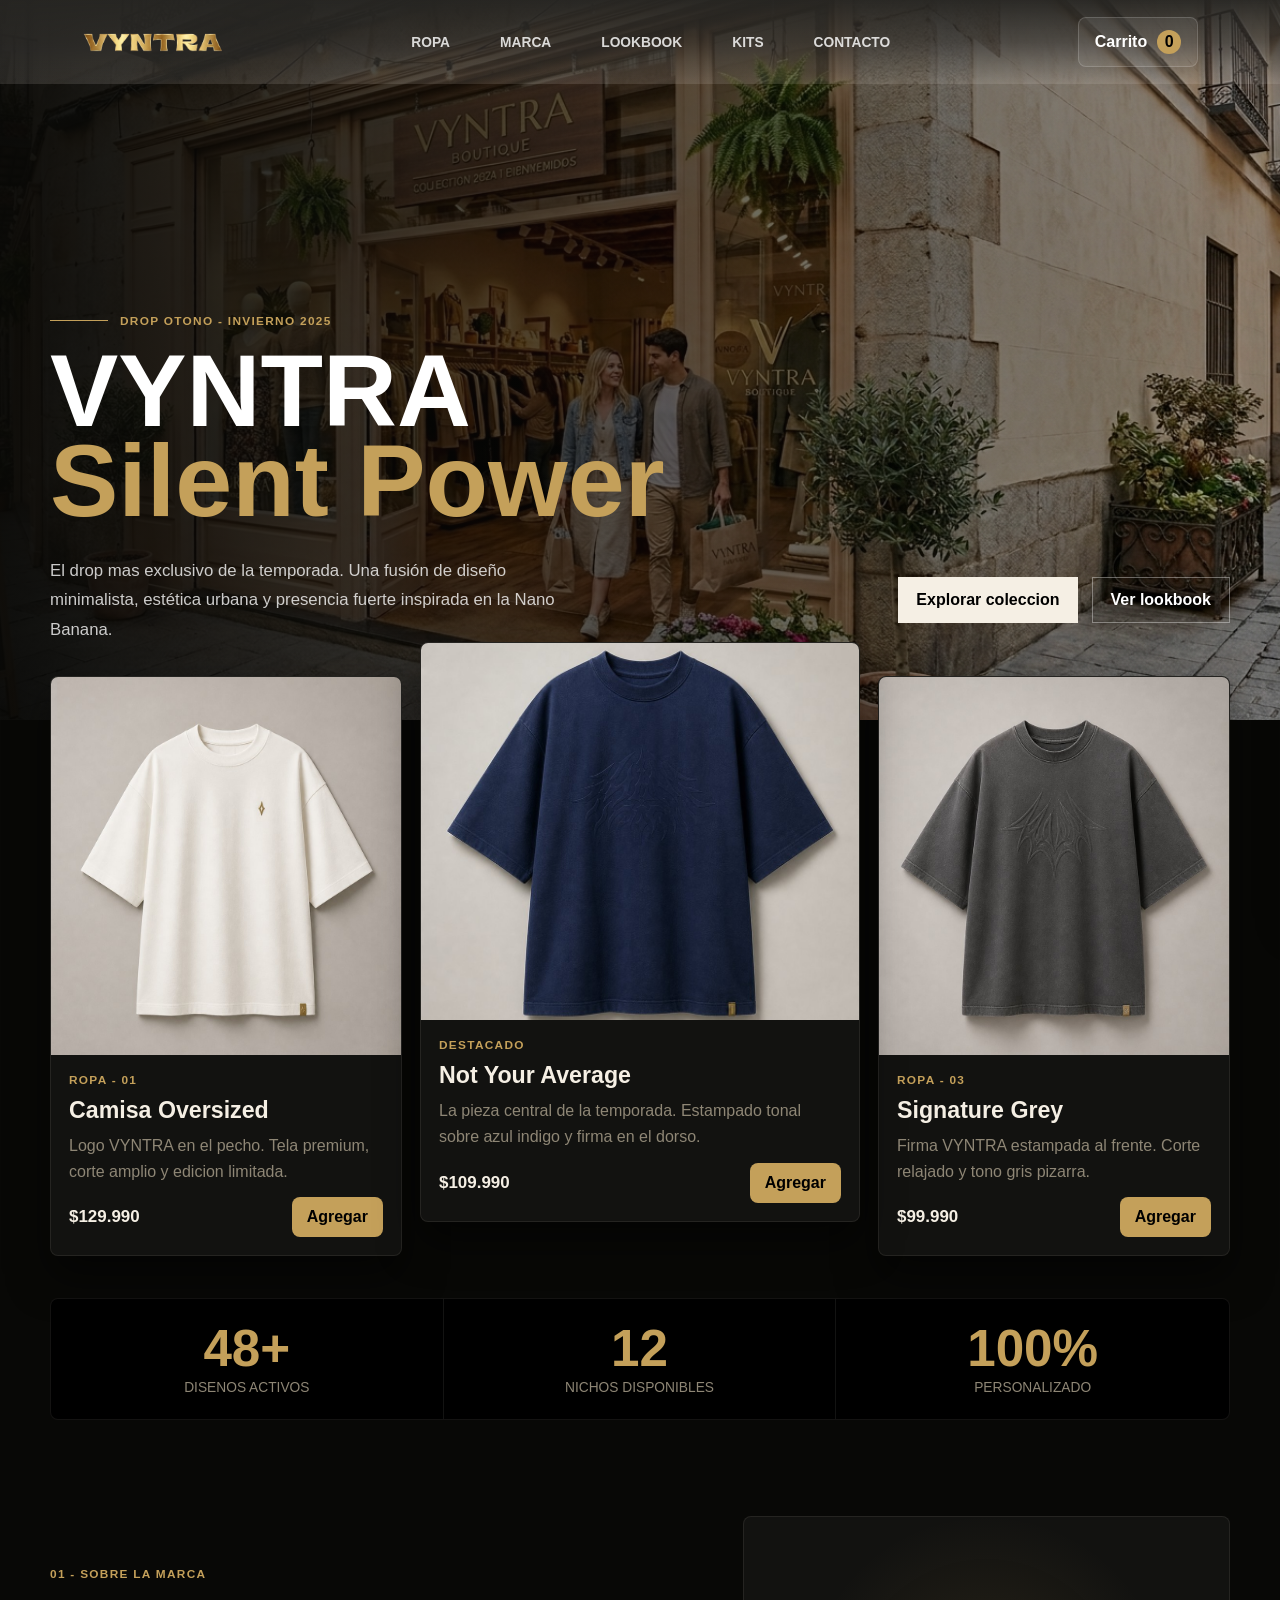
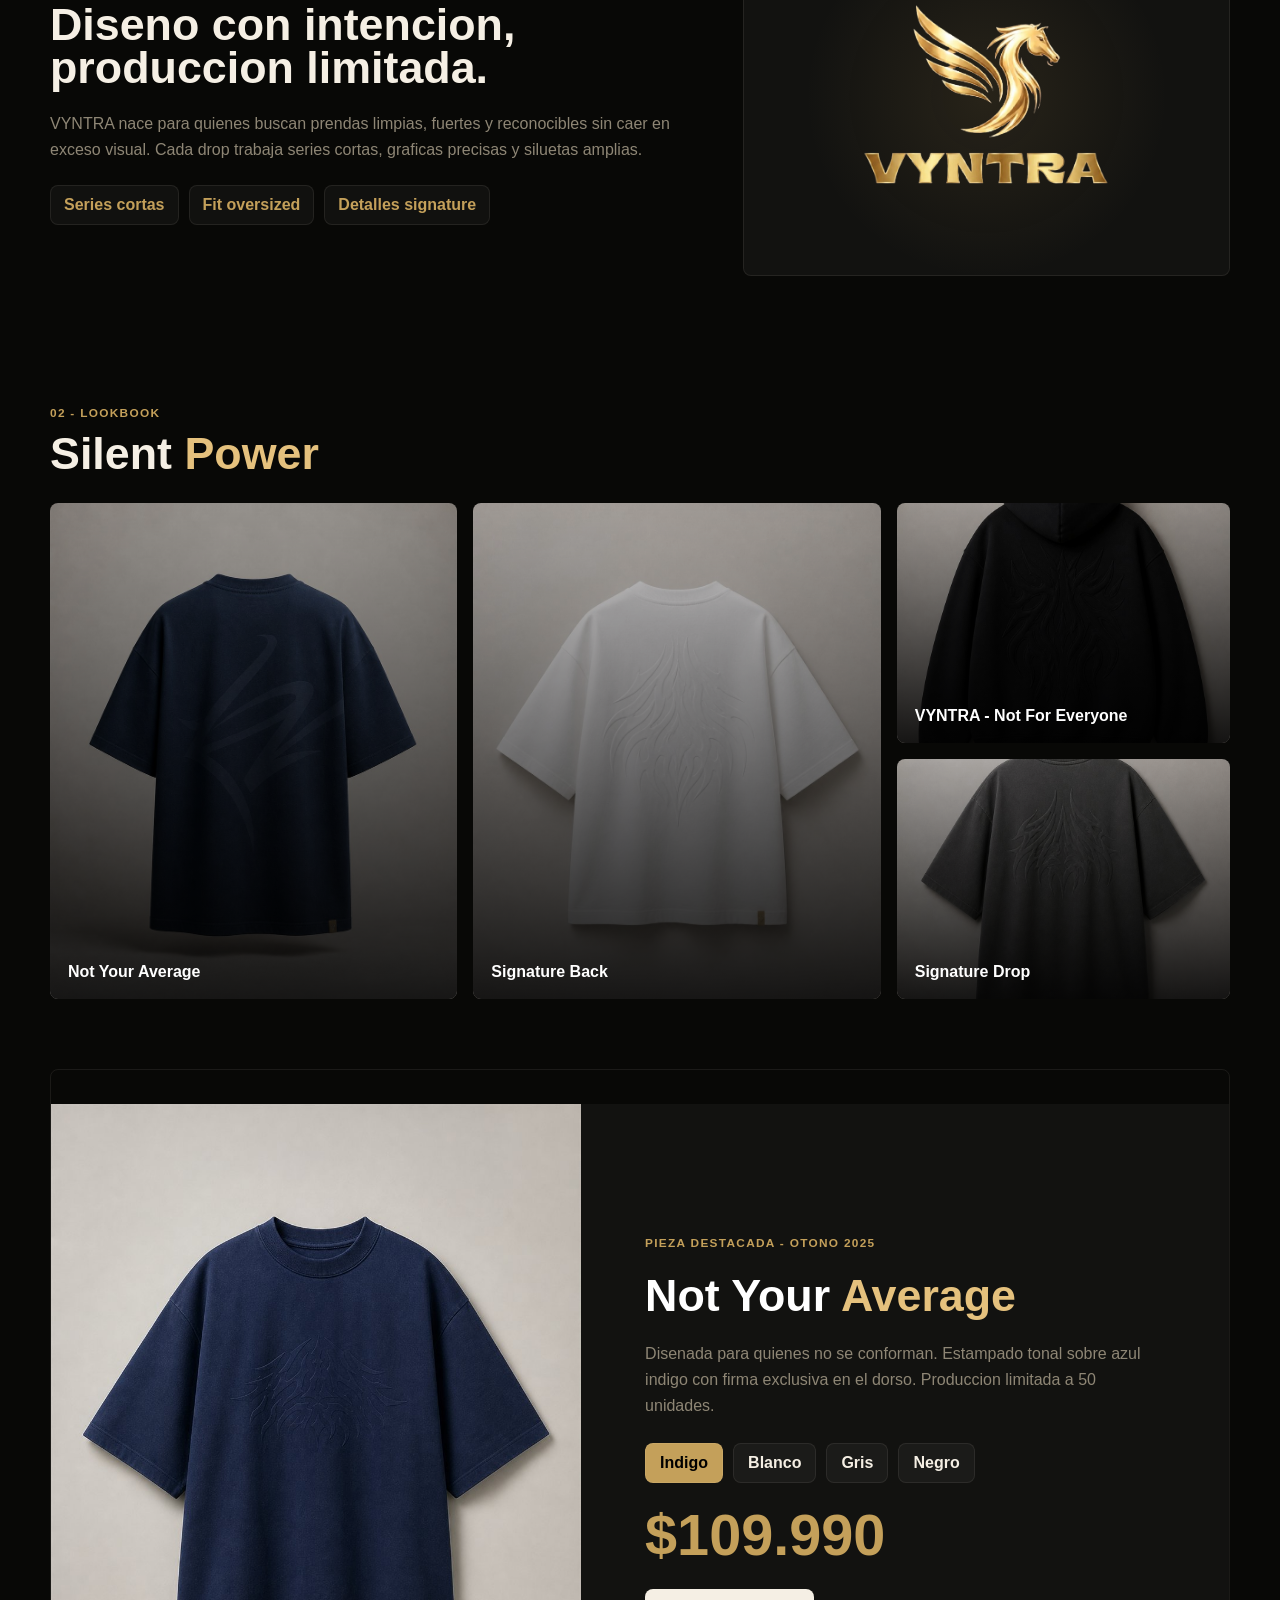
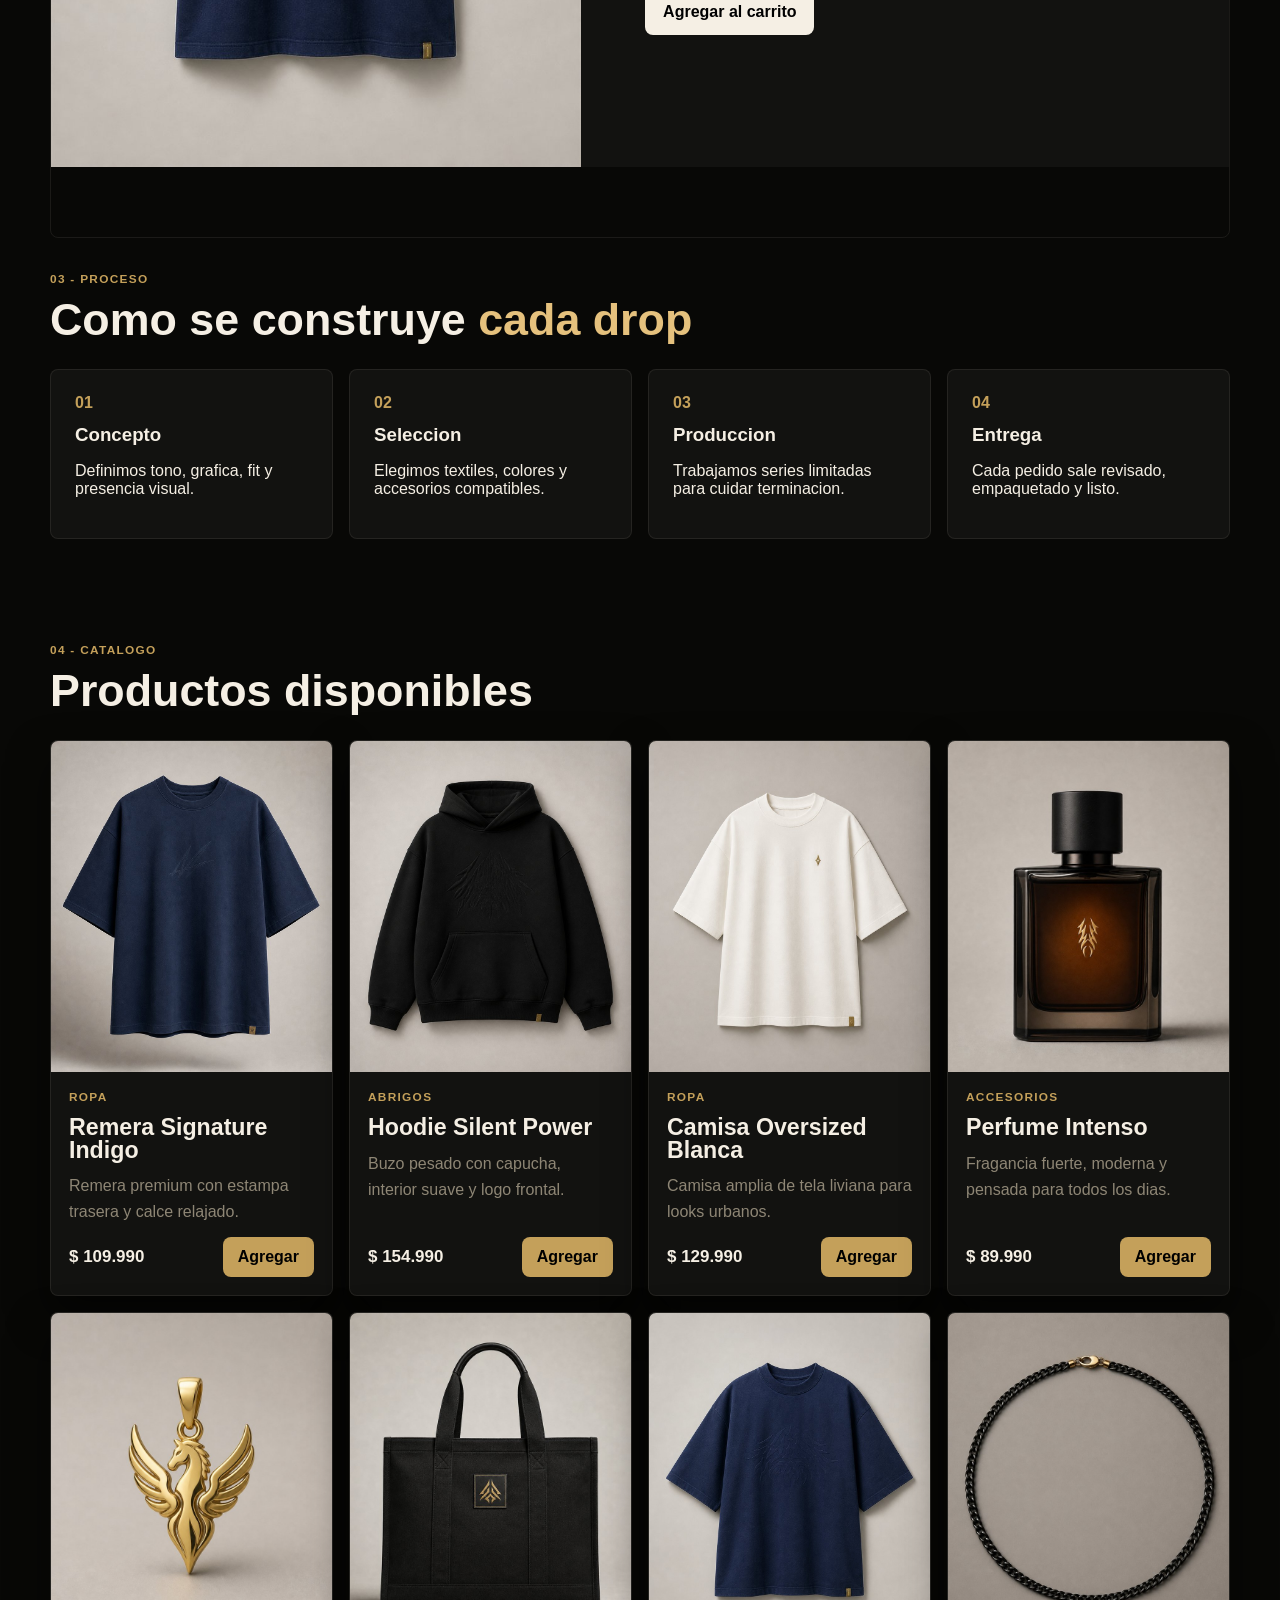
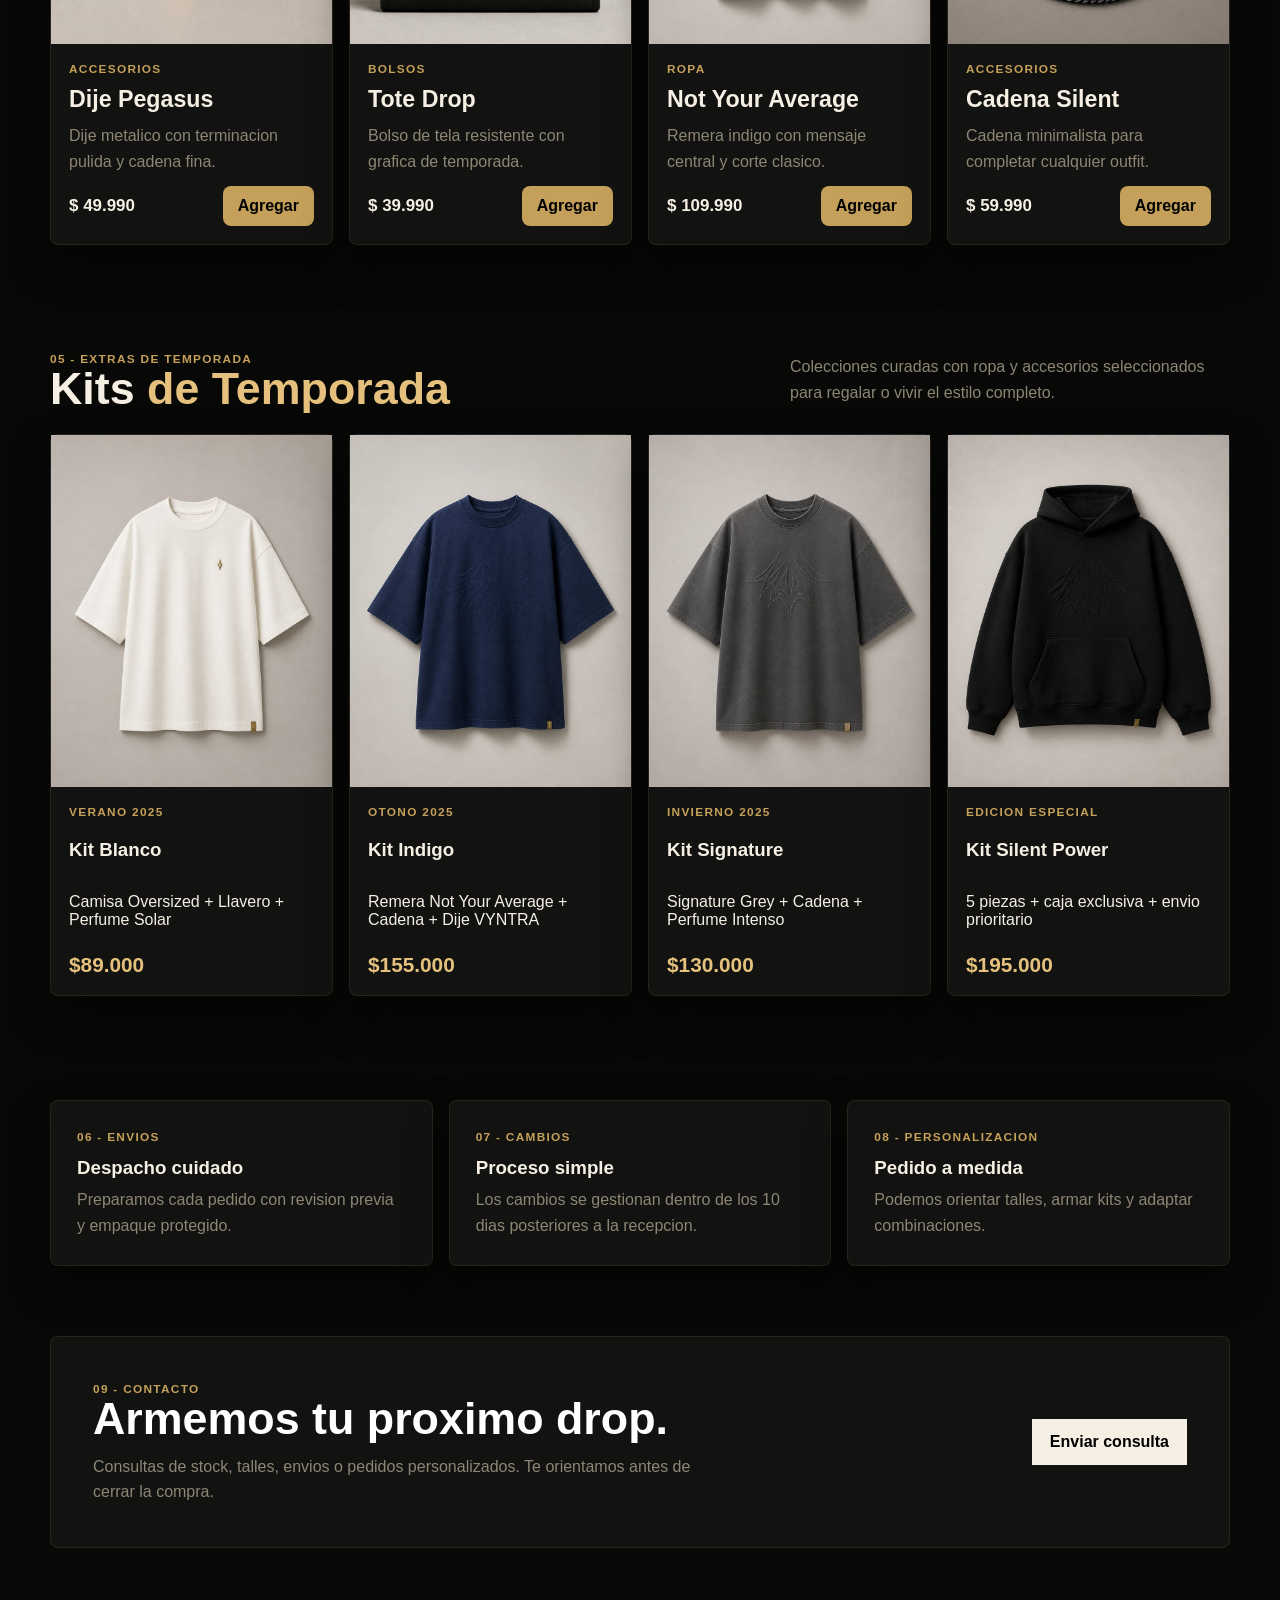
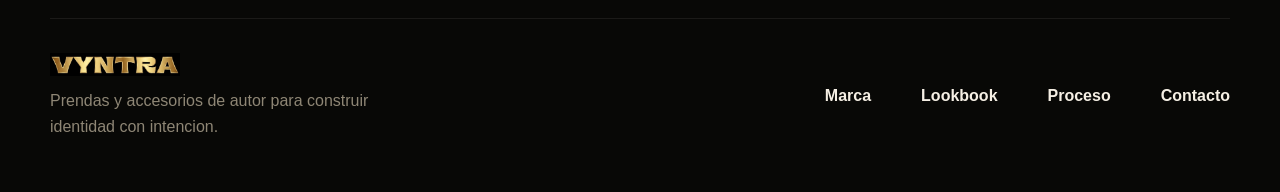
==== mini-tienda/index.html @ 403517ee "Add admin auth Stripe checkout and site polish" ====
<!DOCTYPE html>
<html lang="es">
<head>
  <meta charset="UTF-8">
  <meta name="viewport" content="width=device-width, initial-scale=1.0">
  <!-- Título de la tienda para SEO y accesibilidad -->
  <title>VYNTRA Mini Store</title>
  <!-- Enlace a la hoja de estilos CSS refactorizada -->
  <link rel="stylesheet" href="css/styles.css">
</head>
<body>
  <!-- Cabecera principal del sitio con navegación fija -->
  <header class="site-header">
    <nav class="navbar" aria-label="Navegacion principal">
      <!-- Logo de la marca -->
      <a class="brand" href="#inicio" aria-label="Inicio VYNTRA">
        <img src="../images/logoprincipaltexto-removebg-preview.png" alt="VYNTRA">
      </a>

      <!-- Enlaces de navegación rápida -->
      <div class="nav-links">
        <a href="#ropa">Ropa</a>
        <a href="#sobre">Marca</a>
        <a href="#lookbook">Lookbook</a>
        <a href="#kits">Kits</a>
        <a href="#contacto">Contacto</a>
      </div>

      <!-- Botón para abrir el carrito lateral con contador de ítems -->
      <button class="nav-cart" type="button" id="open-cart">
        Carrito <span id="cart-count">0</span>
      </button>
    </nav>
  </header>

  <main>
    <!-- Sección de Héroe (Hero) con la imagen de la Nano Banana generada -->
    <section class="hero" id="inicio">
      <div class="hero-bg">
        <img src="../images/products/inicio.png" alt="Drop Especial">
      </div>
      <div class="hero-content">
        <div class="hero-eyebrow">
          <span></span>
          <p>Drop Otono - Invierno 2025</p>
        </div>
        <h1>VYNTRA <strong>Silent Power</strong></h1>
        <div class="hero-row">
          <p>El drop mas exclusivo de la temporada. Una fusión de diseño minimalista, estética urbana y presencia fuerte inspirada en la Nano Banana.</p>
          <div class="hero-actions">
            <a class="btn btn-light" href="#ropa">Explorar coleccion</a>
            <a class="btn btn-ghost" href="#lookbook">Ver lookbook</a>
          </div>
        </div>
      </div>
    </section>

    <!-- Fila de productos destacados iniciales -->
    <section class="product-row" id="ropa">
      <!-- Producto 1: Camisa Oversized -->
      <article class="product-card product-small">
        <img src="../images/products/camisa-oversized-blanca-front.jpg" alt="Camisa Oversized Blanca">
        <div>
          <span>Ropa - 01</span>
          <h2>Camisa Oversized</h2>
          <p>Logo VYNTRA en el pecho. Tela premium, corte amplio y edicion limitada.</p>
          <div class="product-bottom">
            <strong>$129.990</strong>
            <button type="button" data-add="3">Agregar</button>
          </div>
        </div>
      </article>

      <!-- Producto destacado central: Not Your Average -->
      <article class="product-card product-featured">
        <img src="../images/products/not-average-indigo-front.jpg" alt="Not Your Average">
        <div>
          <span>Destacado</span>
          <h2>Not Your Average</h2>
          <p>La pieza central de la temporada. Estampado tonal sobre azul indigo y firma en el dorso.</p>
          <div class="product-bottom">
            <strong>$109.990</strong>
            <button type="button" data-add="7">Agregar</button>
          </div>
        </div>
      </article>

      <!-- Producto 3: Signature Grey -->
      <article class="product-card product-small">
        <img src="../images/products/signature-grey-front.jpg" alt="Signature Grey">
        <div>
          <span>Ropa - 03</span>
          <h2>Signature Grey</h2>
          <p>Firma VYNTRA estampada al frente. Corte relajado y tono gris pizarra.</p>
          <div class="product-bottom">
            <strong>$99.990</strong>
            <button type="button" data-add="9">Agregar</button>
          </div>
        </div>
      </article>
    </section>

    <!-- Sección de estadísticas y números clave de la marca -->
    <section class="stats-strip" aria-label="Datos de la marca">
      <div><strong>48+</strong><span>Disenos activos</span></div>
      <div><strong>12</strong><span>Nichos disponibles</span></div>
      <div><strong>100%</strong><span>Personalizado</span></div>
    </section>

    <!-- Sección de información sobre la marca y filosofía -->
    <section class="brand-section" id="sobre">
      <div class="brand-copy">
        <span class="section-tag">01 - Sobre la marca</span>
        <h2>Diseno con intencion, produccion limitada.</h2>
        <p>VYNTRA nace para quienes buscan prendas limpias, fuertes y reconocibles sin caer en exceso visual. Cada drop trabaja series cortas, graficas precisas y siluetas amplias.</p>
        <div class="brand-points">
          <span>Series cortas</span>
          <span>Fit oversized</span>
          <span>Detalles signature</span>
        </div>
      </div>
      <!-- Logo o emblema circular de la marca -->
      <div class="brand-mark">
        <img src="../images/logoprincipal.png" alt="Emblema VYNTRA">
      </div>
    </section>

    <!-- Lookbook: Galería visual de fotos de estilo de vida -->
    <section class="lookbook" id="lookbook">
      <div class="section-head">
        <span class="section-tag">02 - Lookbook</span>
        <h2>Silent <em>Power</em></h2>
      </div>

      <div class="lookbook-grid">
        <article class="look-card tall">
          <img src="../images/products/signature-back-indigo-hover.jpg" alt="Not Your Average lifestyle">
          <span>Not Your Average</span>
        </article>
        <article class="look-card tall">
          <img src="../images/products/silent-power-blanco-hover.jpg" alt="Signature Back">
          <span>Signature Back</span>
        </article>
        <article class="look-card">
          <img src="../images/products/hoodie-silent-power-hover.jpg" alt="VYNTRA Silent Power">
          <span>VYNTRA - Not For Everyone</span>
        </article>
        <article class="look-card">
          <img src="../images/products/signature-grey-hover.jpg" alt="Signature Drop">
          <span>Signature Drop</span>
        </article>
      </div>
    </section>

    <!-- Editorial: Destacado de temporada con selector de color interactivo -->
    <section class="editorial" id="destacado">
      <div class="editorial-image">
        <img src="../images/products/not-average-indigo-front.jpg" alt="Not Your Average">
      </div>
      <div class="editorial-info">
        <span class="section-tag">Pieza destacada - Otono 2025</span>
        <h2>Not Your <em>Average</em></h2>
        <p>Disenada para quienes no se conforman. Estampado tonal sobre azul indigo con firma exclusiva en el dorso. Produccion limitada a 50 unidades.</p>
        <div class="option-list">
          <button class="active" type="button">Indigo</button>
          <button type="button">Blanco</button>
          <button type="button">Gris</button>
          <button type="button">Negro</button>
        </div>
        <strong class="editorial-price">$109.990</strong>
        <button class="btn btn-dark" type="button" data-add="7">Agregar al carrito</button>
      </div>
    </section>

    <!-- Sección de proceso: Pasos del desarrollo de producto -->
    <section class="process-section" id="proceso">
      <div class="section-head">
        <span class="section-tag">03 - Proceso</span>
        <h2>Como se construye <em>cada drop</em></h2>
      </div>

      <div class="process-grid">
        <article><span>01</span><h3>Concepto</h3><p>Definimos tono, grafica, fit y presencia visual.</p></article>
        <article><span>02</span><h3>Seleccion</h3><p>Elegimos textiles, colores y accesorios compatibles.</p></article>
        <article><span>03</span><h3>Produccion</h3><p>Trabajamos series limitadas para cuidar terminacion.</p></article>
        <article><span>04</span><h3>Entrega</h3><p>Cada pedido sale revisado, empaquetado y listo.</p></article>
      </div>
    </section>

    <!-- Catálogo de productos completo, poblado dinámicamente mediante JS -->
    <section class="catalog-section">
      <div class="section-head">
        <span class="section-tag">04 - Catalogo</span>
        <h2>Productos disponibles</h2>
      </div>
      <div class="catalog-grid" id="product-list" aria-live="polite"></div>
    </section>

    <!-- Kits de temporada combinados -->
    <section class="kits-section" id="kits">
      <div class="kits-top">
        <div>
          <span class="section-tag">05 - Extras de temporada</span>
          <h2>Kits <em>de Temporada</em></h2>
        </div>
        <p>Colecciones curadas con ropa y accesorios seleccionados para regalar o vivir el estilo completo.</p>
      </div>

      <div class="kits-grid">
        <article class="kit-card">
          <img src="../images/products/camisa-oversized-blanca-front.jpg" alt="Kit Blanco">
          <div><span>Verano 2025</span><h3>Kit Blanco</h3><p>Camisa Oversized + Llavero + Perfume Solar</p><strong>$89.000</strong></div>
        </article>
        <article class="kit-card">
          <img src="../images/products/not-average-indigo-front.jpg" alt="Kit Indigo">
          <div><span>Otono 2025</span><h3>Kit Indigo</h3><p>Remera Not Your Average + Cadena + Dije VYNTRA</p><strong>$155.000</strong></div>
        </article>
        <article class="kit-card">
          <img src="../images/products/signature-grey-front.jpg" alt="Kit Signature">
          <div><span>Invierno 2025</span><h3>Kit Signature</h3><p>Signature Grey + Cadena + Perfume Intenso</p><strong>$130.000</strong></div>
        </article>
        <article class="kit-card">
          <img src="../images/products/hoodie-silent-power-front.jpg" alt="Kit Silent Power">
          <div><span>Edicion especial</span><h3>Kit Silent Power</h3><p>5 piezas + caja exclusiva + envio prioritario</p><strong>$195.000</strong></div>
        </article>
      </div>
    </section>

    <!-- Información de servicios adicionales (Envíos, Cambios, etc.) -->
    <section class="service-section" id="envios">
      <article>
        <span class="section-tag">06 - Envios</span>
        <h3>Despacho cuidado</h3>
        <p>Preparamos cada pedido con revision previa y empaque protegido.</p>
      </article>
      <article>
        <span class="section-tag">07 - Cambios</span>
        <h3>Proceso simple</h3>
        <p>Los cambios se gestionan dentro de los 10 dias posteriores a la recepcion.</p>
      </article>
      <article>
        <span class="section-tag">08 - Personalizacion</span>
        <h3>Pedido a medida</h3>
        <p>Podemos orientar talles, armar kits y adaptar combinaciones.</p>
      </article>
    </section>

    <!-- Banda de contacto y consultas directas -->
    <section class="contact-band" id="contacto">
      <div>
        <span class="section-tag">09 - Contacto</span>
        <h2>Armemos tu proximo drop.</h2>
        <p>Consultas de stock, talles, envios o pedidos personalizados. Te orientamos antes de cerrar la compra.</p>
      </div>
      <a class="btn btn-light" href="mailto:ventas@vyntra.com">Enviar consulta</a>
    </section>
  </main>

  <!-- Pie de página general con enlaces y logo -->
  <footer class="footer">
    <div>
      <img src="../images/logoprincipaltexto.png" alt="VYNTRA">
      <p>Prendas y accesorios de autor para construir identidad con intencion.</p>
    </div>
    <nav aria-label="Secciones del pie">
      <a href="#sobre">Marca</a>
      <a href="#lookbook">Lookbook</a>
      <a href="#proceso">Proceso</a>
      <a href="#contacto">Contacto</a>
    </nav>
  </footer>

  <!-- Carrito lateral deslizante (Drawer) para previsualización de compra -->
  <div class="cart-overlay" id="cart-overlay" aria-hidden="true"></div>
  <aside class="cart-drawer" id="cart-drawer" aria-label="Carrito de compras" aria-hidden="true">
    <div class="drawer-head">
      <div>
        <span class="section-tag">Compra ficticia</span>
        <h2>Tu carrito</h2>
      </div>
      <!-- Botón para cerrar el carrito -->
      <button class="icon-button" type="button" id="close-cart" aria-label="Cerrar carrito">x</button>
    </div>

    <!-- Contenedor de ítems añadidos, se renderiza con JS -->
    <div class="cart-items" id="cart-items"></div>

    <!-- Resumen y total de la compra -->
    <div class="drawer-summary">
      <div><span>Subtotal</span><strong id="subtotal">$0</strong></div>
      <div><span>Envio</span><span>Gratis</span></div>
      <div class="summary-total"><span>Total</span><strong id="total">$0</strong></div>
      <!-- Botón para avanzar al Checkout -->
      <button class="btn btn-dark full" type="button" id="checkout-button">Finalizar compra</button>
      <p>Es una compra simulada, no se procesa ningun pago real.</p>
    </div>
  </aside>

  <!-- Modal del Checkout de compra ficticia -->
  <div class="modal" id="checkout-modal" aria-hidden="true">
    <div class="modal-box" role="dialog" aria-modal="true" aria-labelledby="modal-title">
      <!-- Botón de cierre del modal -->
      <button class="icon-button close-modal" type="button" id="close-modal" aria-label="Cerrar">x</button>
      <span class="section-tag">Checkout</span>
      <h2 id="modal-title">Datos de compra</h2>

      <!-- Formulario para completar los datos de envío -->
      <form id="checkout-form">
        <label>Nombre completo<input type="text" id="customer-name" placeholder="Ej: Facundo Perez" required></label>
        <label>Email<input type="email" id="customer-email" placeholder="Ej: correo@email.com" required></label>
        <label>Direccion de envio<input type="text" id="customer-address" placeholder="Ej: Calle 123" required></label>
        <button class="btn btn-dark full" type="submit">Confirmar compra</button>
      </form>
    </div>
  </div>

  <!-- Notificación Toast emergente para acciones (ej. producto agregado) -->
  <div class="toast" id="toast" role="status" aria-live="polite"></div>

  <!-- Script con la lógica interactiva de la tienda -->
  <script src="js/app.js"></script>
</body>
</html>
---- mini-tienda/css/styles.css ----
/* ==========================================================================
   CSS VARIABLES & DESIGN SYSTEM (DARK & CREAM THEME)
   ========================================================================== */
:root {
  --black: #000000;
  --bg: #080806;                         /* Fondo principal oscuro */
  --cream: #f5efe4;                      /* Color crema principal para texto y acentos */
  --paper: #121210;                      /* Fondo de tarjetas, modales y cajones */
  --ink: #f5efe4;                        /* Color de texto principal */
  --muted: #8e8675;                      /* Texto secundario y descripciones */
  --line: rgba(255, 255, 255, 0.1);      /* Bordes claros generales */
  --dark-line: rgba(245, 239, 228, 0.08);/* Bordes en elementos oscuros */
  --gold: #c4a05a;                       /* Acento dorado de la marca */
  --gold-dark: #e5c17d;                  /* Acento dorado brillante para legibilidad en oscuro */
  --shadow: 0 20px 40px rgba(0, 0, 0, 0.5); /* Sombra difusa premium */
}

/* ==========================================================================
   RESET & ESTILOS BASE
   ========================================================================== */
* { box-sizing: border-box; }
html { scroll-behavior: smooth; }
body {
  margin: 0;
  color: var(--ink);
  background: var(--bg);
  font-family: -apple-system, BlinkMacSystemFont, "Segoe UI", Roboto, sans-serif;
}
body.drawer-open, body.modal-open { overflow: hidden; }
img { display: block; max-width: 100%; }
button, input { font: inherit; }
button { cursor: pointer; border: 0; border-radius: 8px; }
a { color: inherit; text-decoration: none; }

/* ==========================================================================
   COMPONENTES GLOBALES Y CONTENEDORES
   ========================================================================== */
/* Ancho máximo y centrado para todos los bloques de contenido principal */
.navbar, .hero-content, .product-row, .stats-strip, .brand-section, .lookbook, 
.editorial, .process-section, .catalog-section, .kits-section, .service-section, 
.contact-band, .footer {
  width: min(1180px, calc(100% - 32px));
  margin-inline: auto;
}

/* Relleno vertical estándar para las secciones del catálogo y contenidos */
.lookbook, .editorial, .process-section, .catalog-section, .kits-section, .service-section {
  padding: 34px 0 70px;
}

/* Grillas genéricas autoadaptables para reducir media-queries */
.process-grid, .catalog-grid, .kits-grid, .service-section {
  display: grid;
  gap: 16px;
}

/* Botones e interactivos con micro-animaciones al pasar el cursor (hover) */
.nav-cart, .btn, .product-card button, .icon-button, .quantity-button, 
.remove-button, .option-list button {
  transition: transform 0.2s ease, background 0.2s ease, color 0.2s ease, border-color 0.2s ease;
}
.nav-cart:hover, .btn:hover, .product-card button:hover, .icon-button:hover, 
.quantity-button:hover, .remove-button:hover {
  transform: translateY(-2px);
}

/* ==========================================================================
   CABECERA & NAVEGACIÓN
   ========================================================================== */
.site-header {
  position: fixed;
  inset: 0 0 auto;
  z-index: 40;
  background: linear-gradient(180deg, rgba(8, 8, 6, 0.95), rgba(8, 8, 6, 0.6), transparent);
}
.navbar {
    width: 100%;
    min-height: 84px;
    display: flex;
    align-items: center;
    justify-content: space-around;
    gap: 24px;
    color: #fff;
    background: #efe9dd21;
}
.brand img { width: 142px; }
.nav-links {
  display: flex;
  align-items: center;
  gap: 50px;
  font-size: 0.86rem;
  font-weight: 800;
  text-transform: uppercase;
}
.nav-links a { opacity: 0.82; }
.nav-links a:hover { opacity: 1; }
.nav-cart {
  display: inline-flex;
  align-items: center;
  gap: 10px;
  padding: 12px 16px;
  color: #fff;
  background: rgba(255, 255, 255, 0.08);
  border: 1px solid rgba(255, 255, 255, 0.16);
  font-weight: 900;
}
.nav-cart span {
  min-width: 24px;
  padding: 3px 7px;
  color: var(--black);
  background: var(--gold);
  border-radius: 999px;
}

/* ==========================================================================
   SECCIÓN HERO (PORTADA PRINCIPAL - NANO BANANA)
   ========================================================================== */
.hero {
  position: relative;
  min-height: 720px;
  display: grid;
  align-items: end;
  overflow: hidden;
  color: #fff;
  background: var(--black);
}
.hero-bg { position: absolute; inset: 0; }
.hero-bg img {
  width: 100%;
  height: 100%;
  object-fit: cover;
  opacity: 0.7;
}
.hero-bg::after {
  content: "";
  position: absolute;
  inset: 0;
  background: linear-gradient(90deg, rgba(8, 8, 6, 0.95), rgba(8, 8, 6, 0.5), transparent);
}
.hero-content {
  position: relative;
  z-index: 1;
  padding: 160px 0 76px;
}
.hero-eyebrow, .hero-row, .hero-actions, .product-bottom, .kits-top, 
.drawer-head, .drawer-summary div, .contact-band, .footer {
  display: flex;
  align-items: center;
}
.hero-eyebrow { gap: 12px; margin-bottom: 18px; }
.hero-eyebrow span { width: 58px; height: 1px; background: var(--gold); }
.hero-eyebrow p, .section-tag, .product-card span, .kit-card span {
  margin: 0;
  color: var(--gold);
  font-size: 0.74rem;
  font-weight: 900;
  letter-spacing: 0.11em;
  text-transform: uppercase;
}
.hero h1 {
  max-width: 900px;
  margin: 0;
  font-size: clamp(3.5rem, 8vw, 8rem);
  line-height: 0.88;
}
.hero h1 strong { display: block; color: var(--gold); font-weight: 900; }
.hero-row { justify-content: space-between; gap: 32px; margin-top: 30px; }
.hero-row p {
  max-width: 520px;
  margin: 0;
  color: rgba(255, 255, 255, 0.78);
  font-size: 1.05rem;
  line-height: 1.75;
}
.hero-actions { gap: 14px; flex-wrap: wrap; }

/* ==========================================================================
   BOTONES
   ========================================================================== */
.btn {
  display: inline-flex;
  min-height: 46px;
  align-items: center;
  justify-content: center;
  padding: 13px 18px;
  font-weight: 900;
}
.btn-light { color: var(--black); background: var(--cream); }
.btn-ghost { color: #fff; background: transparent; border: 1px solid rgba(255, 255, 255, 0.36); }
.btn-dark, .product-card button { color: var(--black); background: var(--gold); }
.btn.full { width: 100%; }

/* ==========================================================================
   TARJETAS DE PRODUCTO & DESTACADOS
   ========================================================================== */
.product-card, .kit-card, .service-section article, .cart-drawer, .modal-box {
  background: var(--paper);
  border: 1px solid var(--dark-line);
  box-shadow: var(--shadow);
  border-radius: 8px;
}
.product-row {
  display: grid;
  grid-template-columns: 1fr 1.25fr 1fr;
  gap: 18px;
  margin-top: -44px;
  position: relative;
  z-index: 3;
}
.product-card {
  display: flex;
  flex-direction: column;
  overflow: hidden;
}
.product-card img {
  width: 100%;
  aspect-ratio: 1 / 1.08;
  object-fit: cover;
  background: #181816;
}
.product-featured { transform: translateY(-34px); }
.product-featured img { aspect-ratio: 1 / 0.86; }
.product-card > div {
  flex: 1;
  display: flex;
  flex-direction: column;
  gap: 12px;
  padding: 18px;
}
.product-card h2, .section-head h2, .brand-copy h2, .editorial-info h2, 
.kits-top h2, .contact-band h2, .drawer-head h2, .modal-box h2 {
  margin: 0;
  font-size: clamp(2rem, 3.5vw, 3.5rem);
  line-height: 0.96;
}
.product-card h2 { font-size: 1.45rem; }
.product-card p, .brand-copy p, .editorial-info p, .kits-top p, 
.service-section p, .contact-band p, .footer p, .drawer-summary p {
  margin: 0;
  color: var(--muted);
  line-height: 1.62;
}
.product-bottom { justify-content: space-between; gap: 12px; margin-top: auto; }
.product-bottom strong { font-size: 1.06rem; }
.product-card button { padding: 11px 15px; font-weight: 900; }

/* ==========================================================================
   ESTADÍSTICAS & SOBRE LA MARCA
   ========================================================================== */
.stats-strip {
  display: grid;
  grid-template-columns: repeat(3, 1fr);
  margin-top: 42px;
  color: #fff;
  background: var(--black);
  border-radius: 8px;
  border: 1px solid var(--dark-line);
}
.stats-strip div {
  display: grid;
  gap: 6px;
  padding: 24px;
  text-align: center;
  border-right: 1px solid var(--dark-line);
}
.stats-strip div:last-child { border-right: 0; }
.stats-strip strong { color: var(--gold); font-size: clamp(2rem, 4vw, 4rem); line-height: 1; }
.stats-strip span { color: var(--muted); font-size: 0.86rem; text-transform: uppercase; }

.brand-section {
  display: grid;
  grid-template-columns: 1.15fr 0.85fr;
  gap: 34px;
  align-items: center;
  padding: 96px 0;
}
.brand-copy { display: grid; gap: 22px; }
.brand-points { display: flex; flex-wrap: wrap; gap: 10px; }
.brand-points span {
  padding: 10px 13px;
  background: rgba(255, 255, 255, 0.04);
  color: var(--gold);
  border: 1px solid var(--dark-line);
  border-radius: 8px;
  font-weight: 900;
}
.brand-mark {
  display: grid;
  place-items: center;
  min-height: 360px;
  background: radial-gradient(circle at center, rgba(196, 160, 90, 0.12), transparent 60%), var(--paper);
  border-radius: 8px;
  border: 1px solid var(--dark-line);
}
.brand-mark img { width: min(250px, 70%); }

/* ==========================================================================
   LOOKBOOK & EDITORIAL
   ========================================================================== */
.section-head { display: grid; gap: 12px; margin-bottom: 28px; }
.section-head em, .editorial-info em, .kits-top em { color: var(--gold-dark); font-style: normal; }

.lookbook-grid {
  display: grid;
  grid-template-columns: 1.1fr 1.1fr 0.9fr;
  grid-auto-rows: 240px;
  gap: 16px;
}
.look-card {
  position: relative;
  min-height: 240px;
  overflow: hidden;
  border-radius: 8px;
  background: var(--black);
}
.look-card.tall { grid-row: span 2; }
.look-card img {
  width: 100%;
  height: 100%;
  object-fit: cover;
  opacity: 0.82;
  transition: transform 0.35s ease;
}
.look-card::after {
  content: "";
  position: absolute;
  inset: 0;
  background: linear-gradient(180deg, transparent, rgba(0, 0, 0, 0.85));
}
.look-card span {
  position: absolute;
  left: 18px;
  right: 18px;
  bottom: 18px;
  z-index: 1;
  color: #fff;
  font-weight: 900;
}
.look-card:hover img { transform: scale(1.04); }

.editorial {
  display: grid;
  grid-template-columns: 0.9fr 1.1fr;
  gap: 0;
  color: #fff;
  border-radius: 8px;
  overflow: hidden;
  border: 1px solid var(--dark-line);
}
.editorial-image, .editorial-info { min-height: 560px; }
.editorial-image img { width: 100%; height: 100%; object-fit: cover; }
.editorial-info {
  display: grid;
  align-content: center;
  gap: 24px;
  padding: clamp(28px, 5vw, 64px);
  background: var(--paper);
}
.editorial-info p { color: var(--muted); }
.option-list { display: flex; flex-wrap: wrap; gap: 10px; }
.option-list button {
  padding: 10px 14px;
  color: var(--cream);
  background: rgba(255, 255, 255, 0.04);
  border: 1px solid var(--dark-line);
  font-weight: 800;
}
.option-list .active { color: var(--black); background: var(--gold); }
.editorial-price { color: var(--gold); font-size: clamp(2.5rem, 5vw, 3.6rem); line-height: 1; }
.editorial-info .btn-dark { width: fit-content; color: var(--black); background: var(--cream); }

/* ==========================================================================
   PROCESO, CATÁLOGO Y KITS
   ========================================================================== */
.process-grid { grid-template-columns: repeat(auto-fit, minmax(220px, 1fr)); }
.process-grid article {
  padding: 24px;
  background: var(--paper);
  border: 1px solid var(--dark-line);
  border-radius: 8px;
}
.process-grid span { color: var(--gold); font-weight: 900; }
.process-grid h3, .service-section h3, .kit-card h3 { margin: 12px 0 8px; }

.catalog-grid { grid-template-columns: repeat(auto-fit, minmax(240px, 1fr)); }
.catalog-grid .product-card img { aspect-ratio: 1 / 1.18; }

.kits-top { justify-content: space-between; gap: 28px; margin-bottom: 24px; }
.kits-top p { max-width: 440px; }
.kits-grid { grid-template-columns: repeat(auto-fit, minmax(240px, 1fr)); }
.kit-card div { display: grid; gap: 8px; padding: 18px; }
.kit-card strong { color: var(--gold-dark); font-size: 1.3rem; }

.service-section { grid-template-columns: repeat(auto-fit, minmax(280px, 1fr)); }
.service-section article { padding: 26px; }

/* ==========================================================================
   CONTACTO & PIE DE PÁGINA
   ========================================================================== */
.contact-band {
  justify-content: space-between;
  gap: 30px;
  margin-bottom: 70px;
  padding: 42px;
  color: #fff;
  background: var(--paper);
  border: 1px solid var(--dark-line);
  border-radius: 8px;
}
.contact-band p { max-width: 620px; margin-top: 14px; color: var(--muted); }

.footer {
  justify-content: space-between;
  gap: 32px;
  padding: 34px 0 52px;
  border-top: 1px solid var(--dark-line);
}
.footer img { width: 130px; margin-bottom: 12px; }
.footer p { max-width: 360px; }
.footer nav {
    display: flex;
    flex-wrap: wrap;
    gap: 50px;
    font-weight: 900;
}

/* ==========================================================================
   CARRITO LATERAL (DRAWER)
   ========================================================================== */
.cart-overlay {
  position: fixed;
  inset: 0;
  z-index: 60;
  display: none;
  background: rgba(0, 0, 0, 0.7);
}
.cart-overlay.is-open { display: block; }
.cart-drawer {
  position: fixed;
  top: 0;
  right: -460px;
  z-index: 70;
  width: min(440px, 100%);
  height: 100vh;
  display: grid;
  grid-template-rows: auto 1fr auto;
  transition: right 0.28s ease;
}
.cart-drawer.is-open { right: 0; }
.drawer-head { justify-content: space-between; gap: 16px; padding: 24px; border-bottom: 1px solid var(--dark-line); }
.drawer-head h2, .modal-box h2 { font-size: 2rem; }
.icon-button {
  width: 38px;
  height: 38px;
  color: var(--black);
  background: var(--cream);
  font-weight: 900;
  display: inline-flex;
  align-items: center;
  justify-content: center;
}
.cart-items { overflow: auto; padding: 10px 18px; }
.empty-cart { margin: 0; padding: 58px 12px; color: var(--muted); text-align: center; }
.cart-item {
  display: grid;
  grid-template-columns: 78px 1fr;
  gap: 13px;
  padding: 14px 0;
  border-bottom: 1px solid var(--dark-line);
}
.cart-item img { width: 78px; height: 88px; object-fit: cover; border-radius: 8px; }
.cart-item h3, .cart-item p { margin: 0; }
.cart-item p { color: var(--muted); }
.cart-actions { display: flex; align-items: center; gap: 8px; margin-top: 12px; }
.quantity-button {
  width: 32px;
  height: 32px;
  color: var(--black);
  background: var(--cream);
  font-weight: 900;
}
.remove-button { margin-left: auto; color: #ff6b5c; background: transparent; font-weight: 900; }
.drawer-summary { padding: 20px 24px 24px; border-top: 1px solid var(--dark-line); }
.drawer-summary div { justify-content: space-between; padding: 9px 0; }
.summary-total { font-size: 1.18rem; }
.drawer-summary p { margin-top: 12px; font-size: 0.9rem; }

/* ==========================================================================
   MODAL DE CHECKOUT & TOASTS
   ========================================================================== */
.modal {
  position: fixed;
  inset: 0;
  z-index: 90;
  display: none;
  place-items: center;
  padding: 18px;
  background: rgba(0, 0, 0, 0.75);
}
.modal.is-open { display: grid; }
.modal-box { position: relative; width: min(480px, 100%); padding: 30px; }
.close-modal { position: absolute; top: 16px; right: 16px; }
form { display: grid; gap: 15px; margin-top: 22px; }
label { display: grid; gap: 8px; color: var(--muted); font-weight: 900; }
input {
  width: 100%;
  padding: 13px 12px;
  color: var(--ink);
  background: rgba(255, 255, 255, 0.04);
  border: 1px solid var(--dark-line);
  border-radius: 8px;
}
input:focus { outline: 1px solid var(--gold); border-color: var(--gold); }
.toast {
  position: fixed;
  right: 18px;
  bottom: 18px;
  z-index: 100;
  max-width: 360px;
  padding: 14px 16px;
  color: var(--black);
  background: var(--gold);
  border: 1px solid rgba(255, 255, 255, 0.16);
  border-radius: 8px;
  box-shadow: var(--shadow);
  opacity: 0;
  pointer-events: none;
  transform: translateY(12px);
  transition: opacity 0.25s ease, transform 0.25s ease;
  font-weight: 800;
}
.toast.is-visible { opacity: 1; transform: translateY(0); }

/* ==========================================================================
   MEDIA QUERIES (ADAPTABILIDAD ADICIONAL)
   ========================================================================== */
@media (max-width: 980px) {
  .nav-links { display: none; }
  .product-row, .brand-section, .editorial { grid-template-columns: 1fr; }
  .product-featured { transform: none; }
  .lookbook-grid { grid-template-columns: repeat(2, minmax(0, 1fr)); }
  .look-card.tall { grid-row: span 1; }
  .hero-row, .kits-top, .contact-band, .footer { align-items: flex-start; flex-direction: column; }
}

@media (max-width: 640px) {
  .navbar { min-height: 72px; }
  .brand img { width: 118px; }
  .nav-cart { padding: 10px 12px; }
  .hero { min-height: 650px; }
  .hero-content { padding-bottom: 58px; }
  .product-row { margin-top: 18px; }
  .stats-strip { grid-template-columns: 1fr; }
  .stats-strip div { border-right: 0; border-bottom: 1px solid var(--dark-line); }
  .stats-strip div:last-child { border-bottom: 0; }
  .brand-section { padding: 62px 0; }
  .lookbook, .editorial, .process-section, .catalog-section, .kits-section, .service-section { padding-bottom: 48px; }
  .editorial-image, .editorial-info { min-height: auto; }
  .editorial-price { font-size: 2.8rem; }
  .contact-band { padding: 28px; }
}
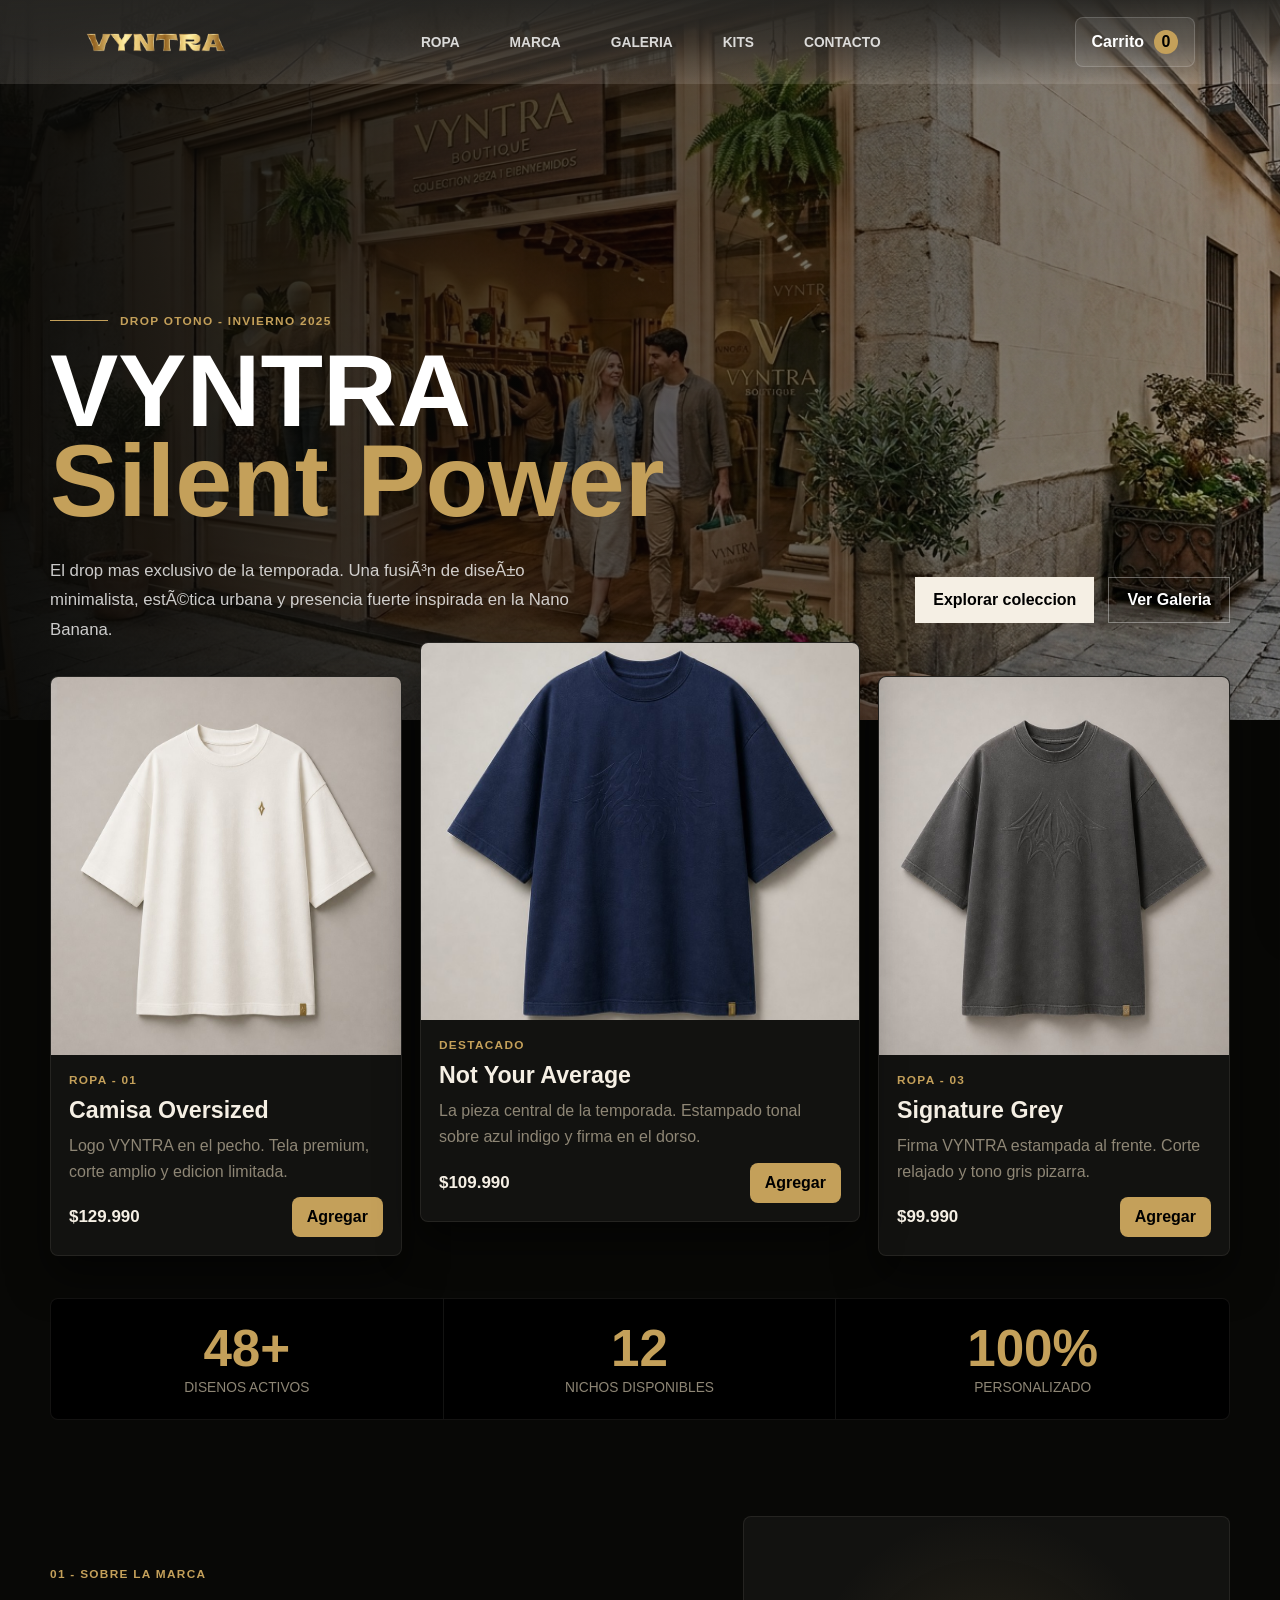
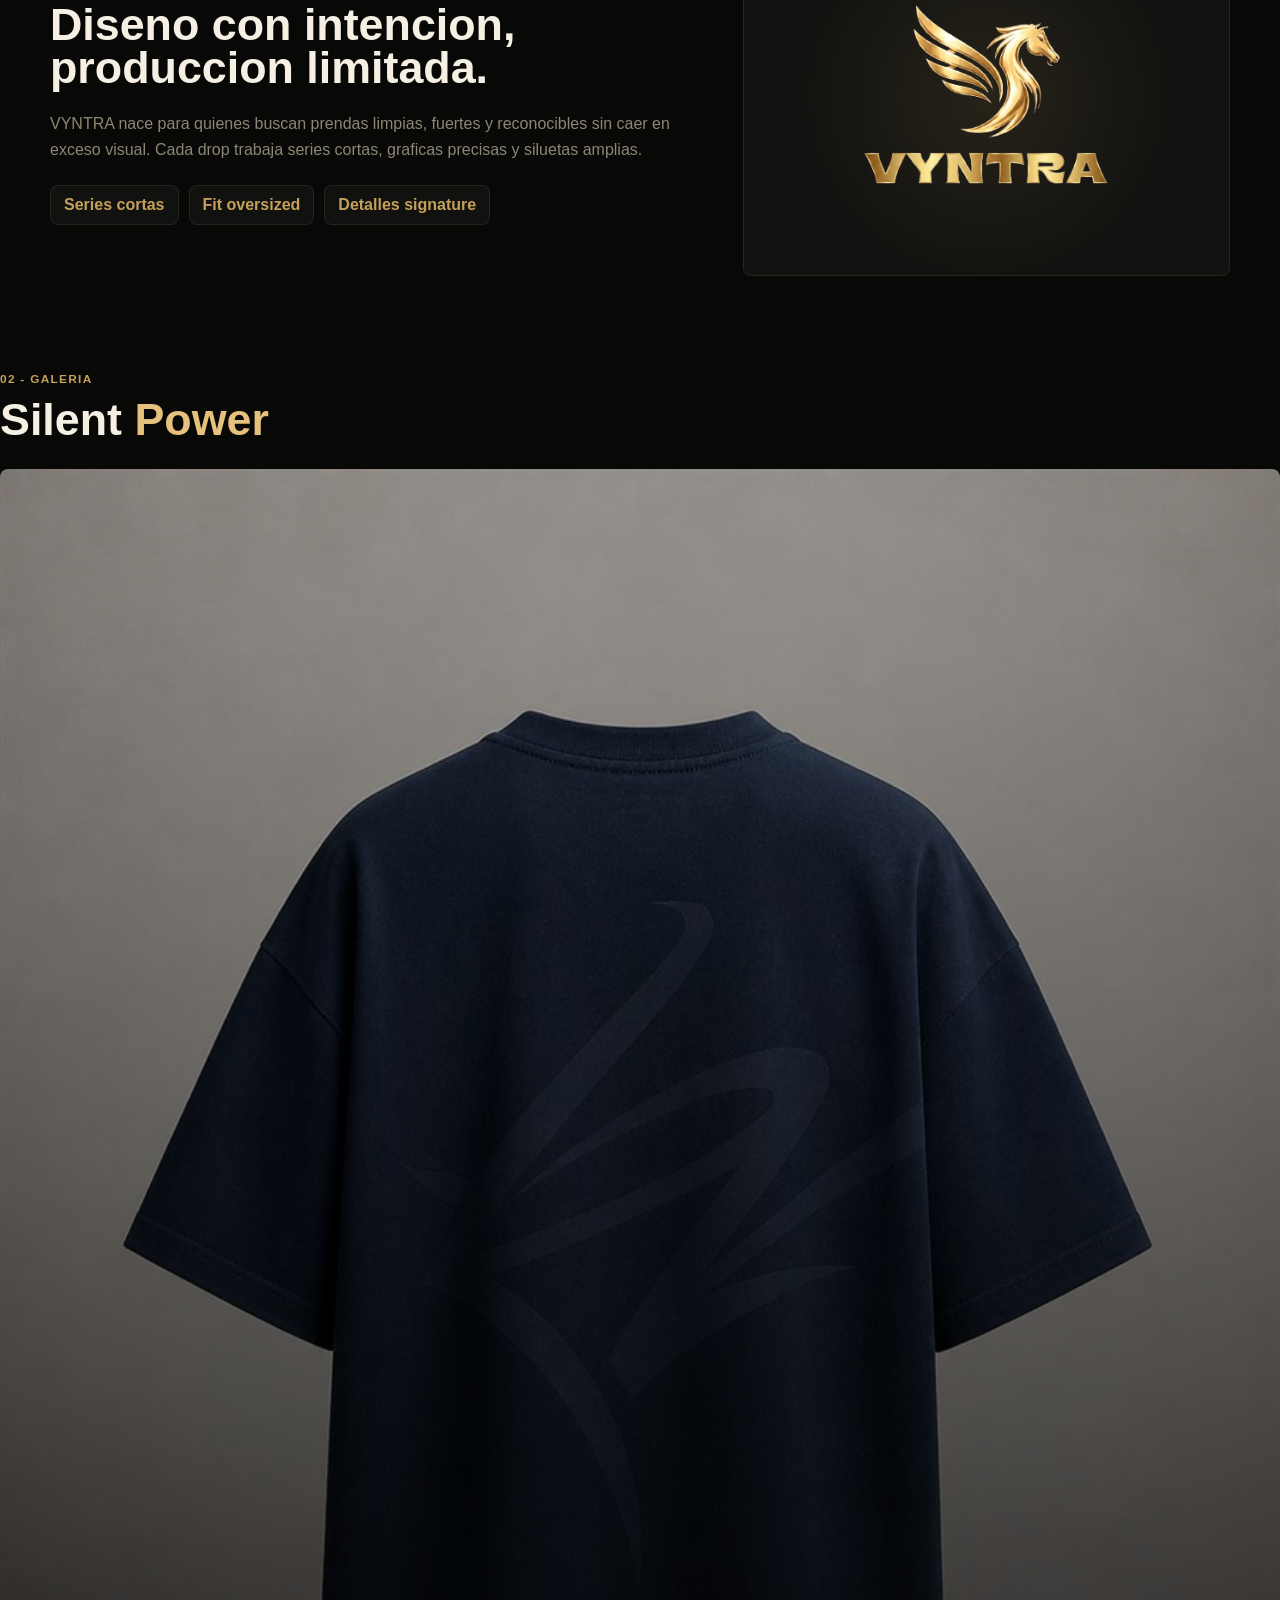
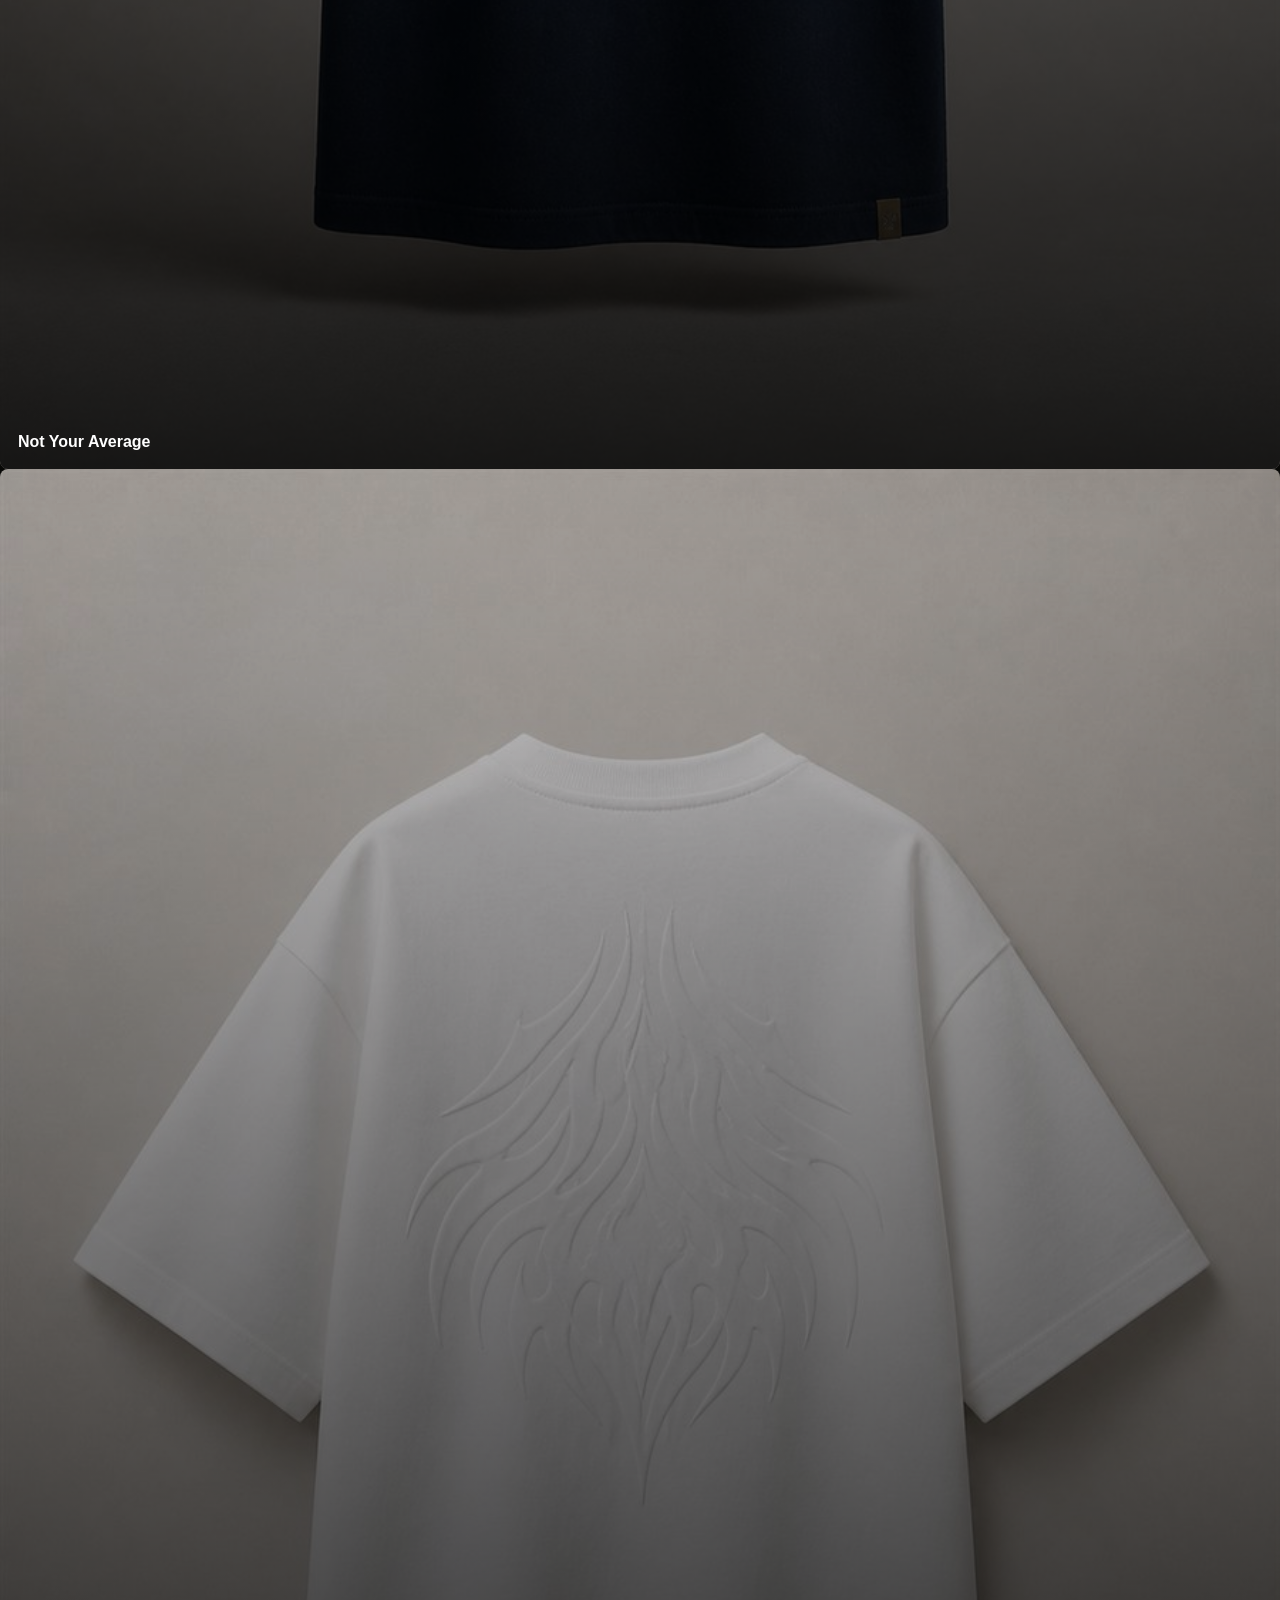
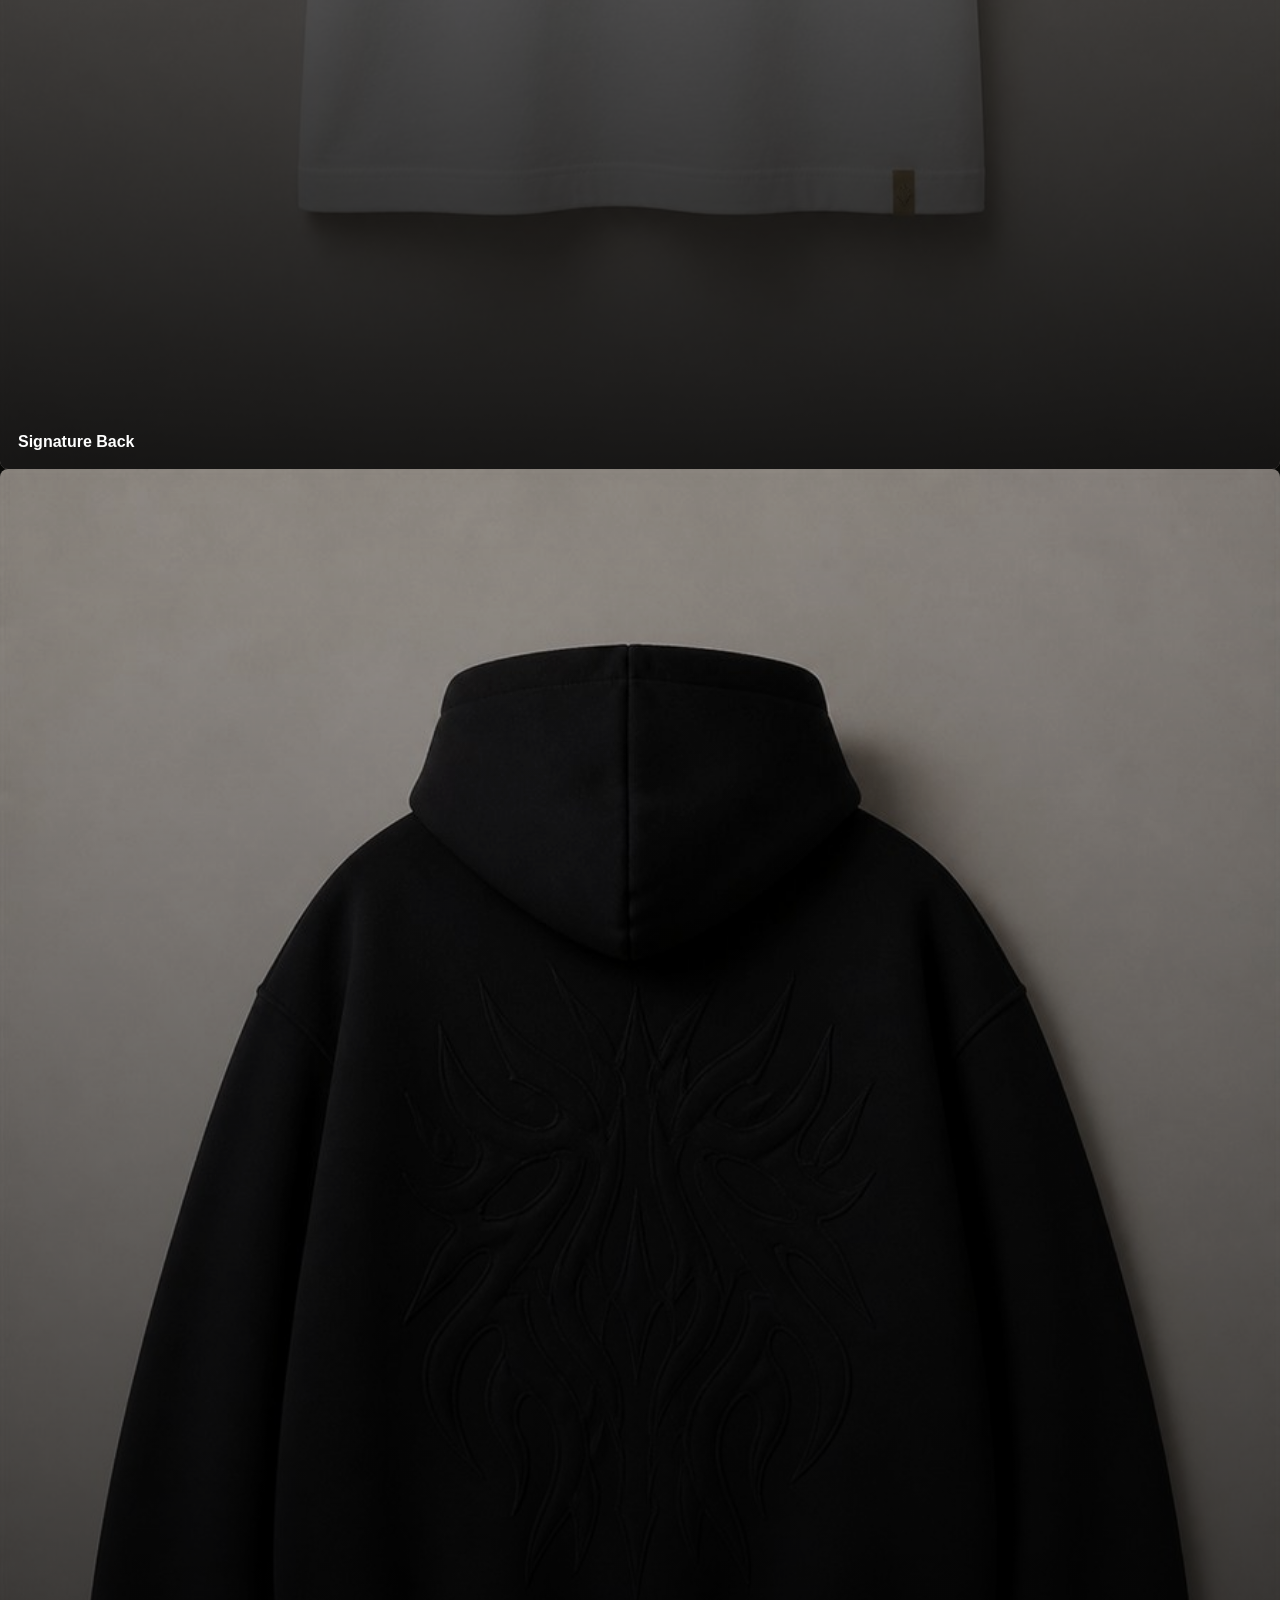
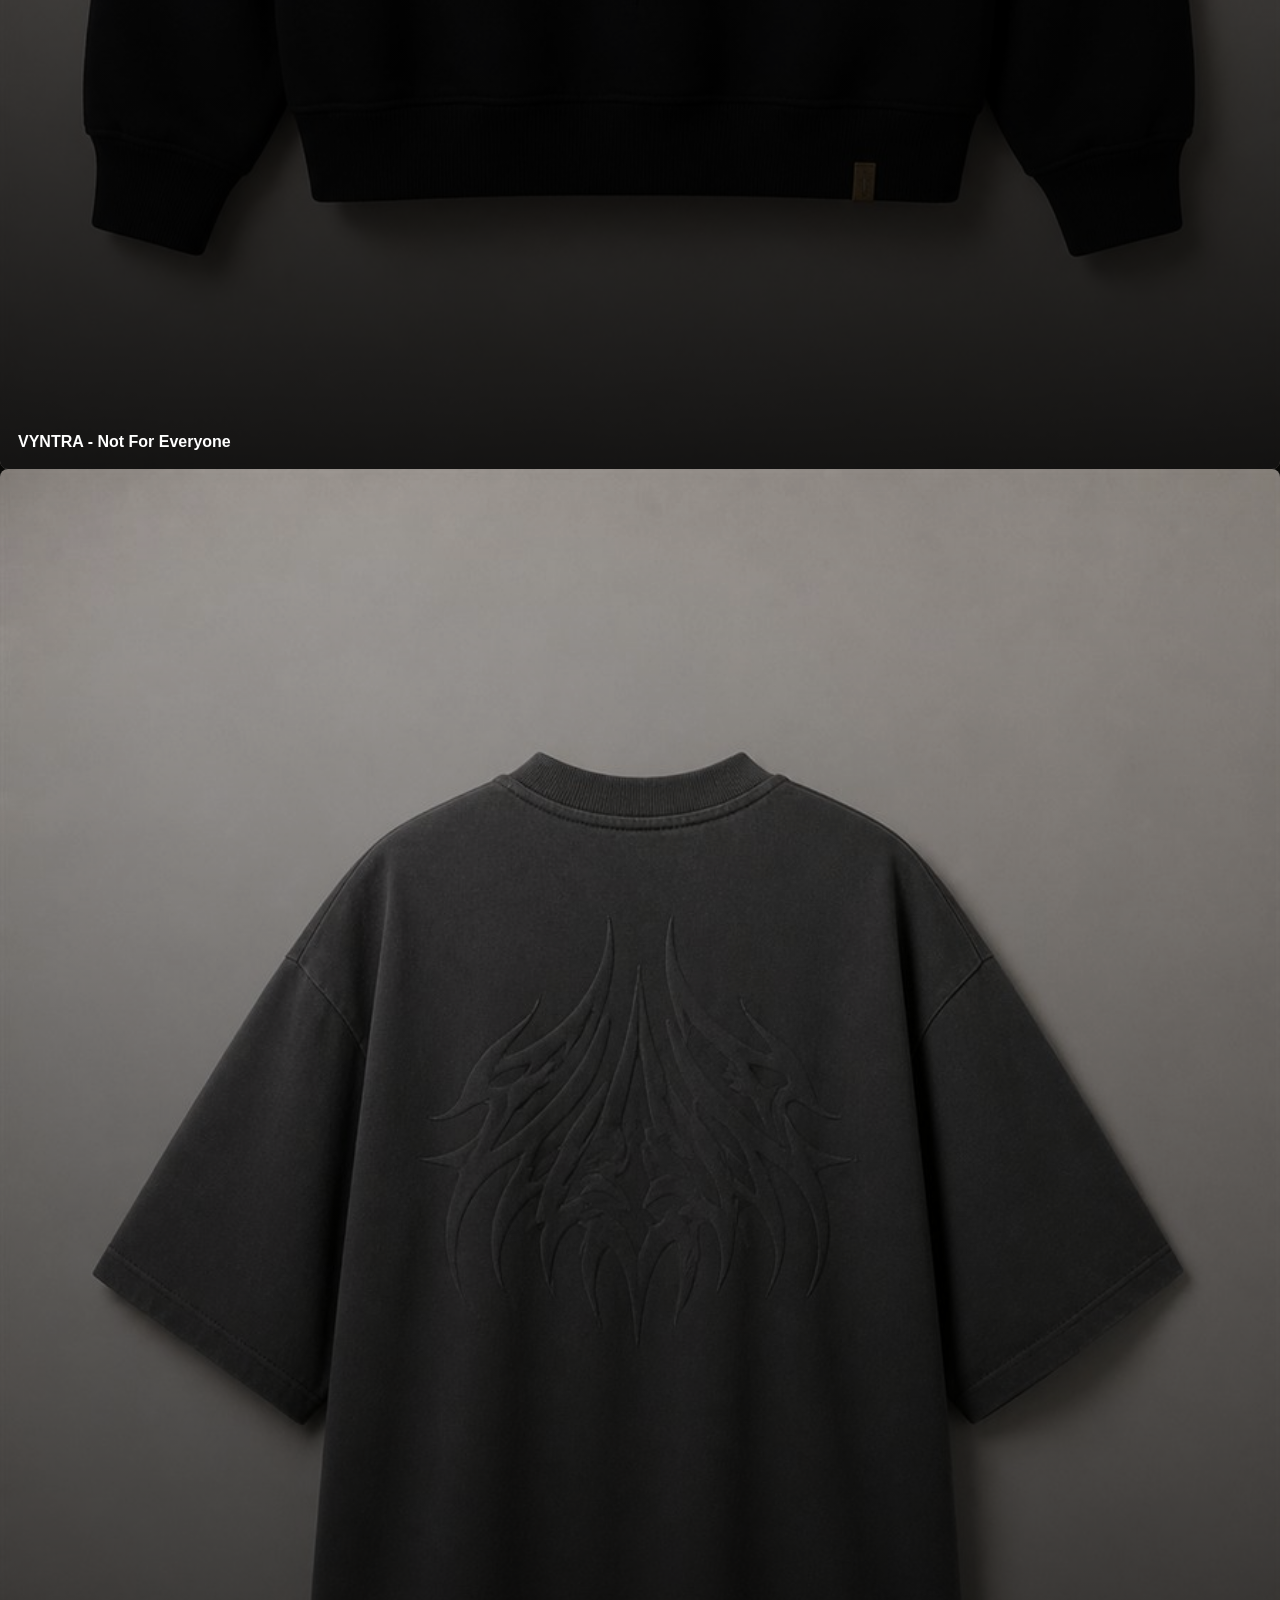
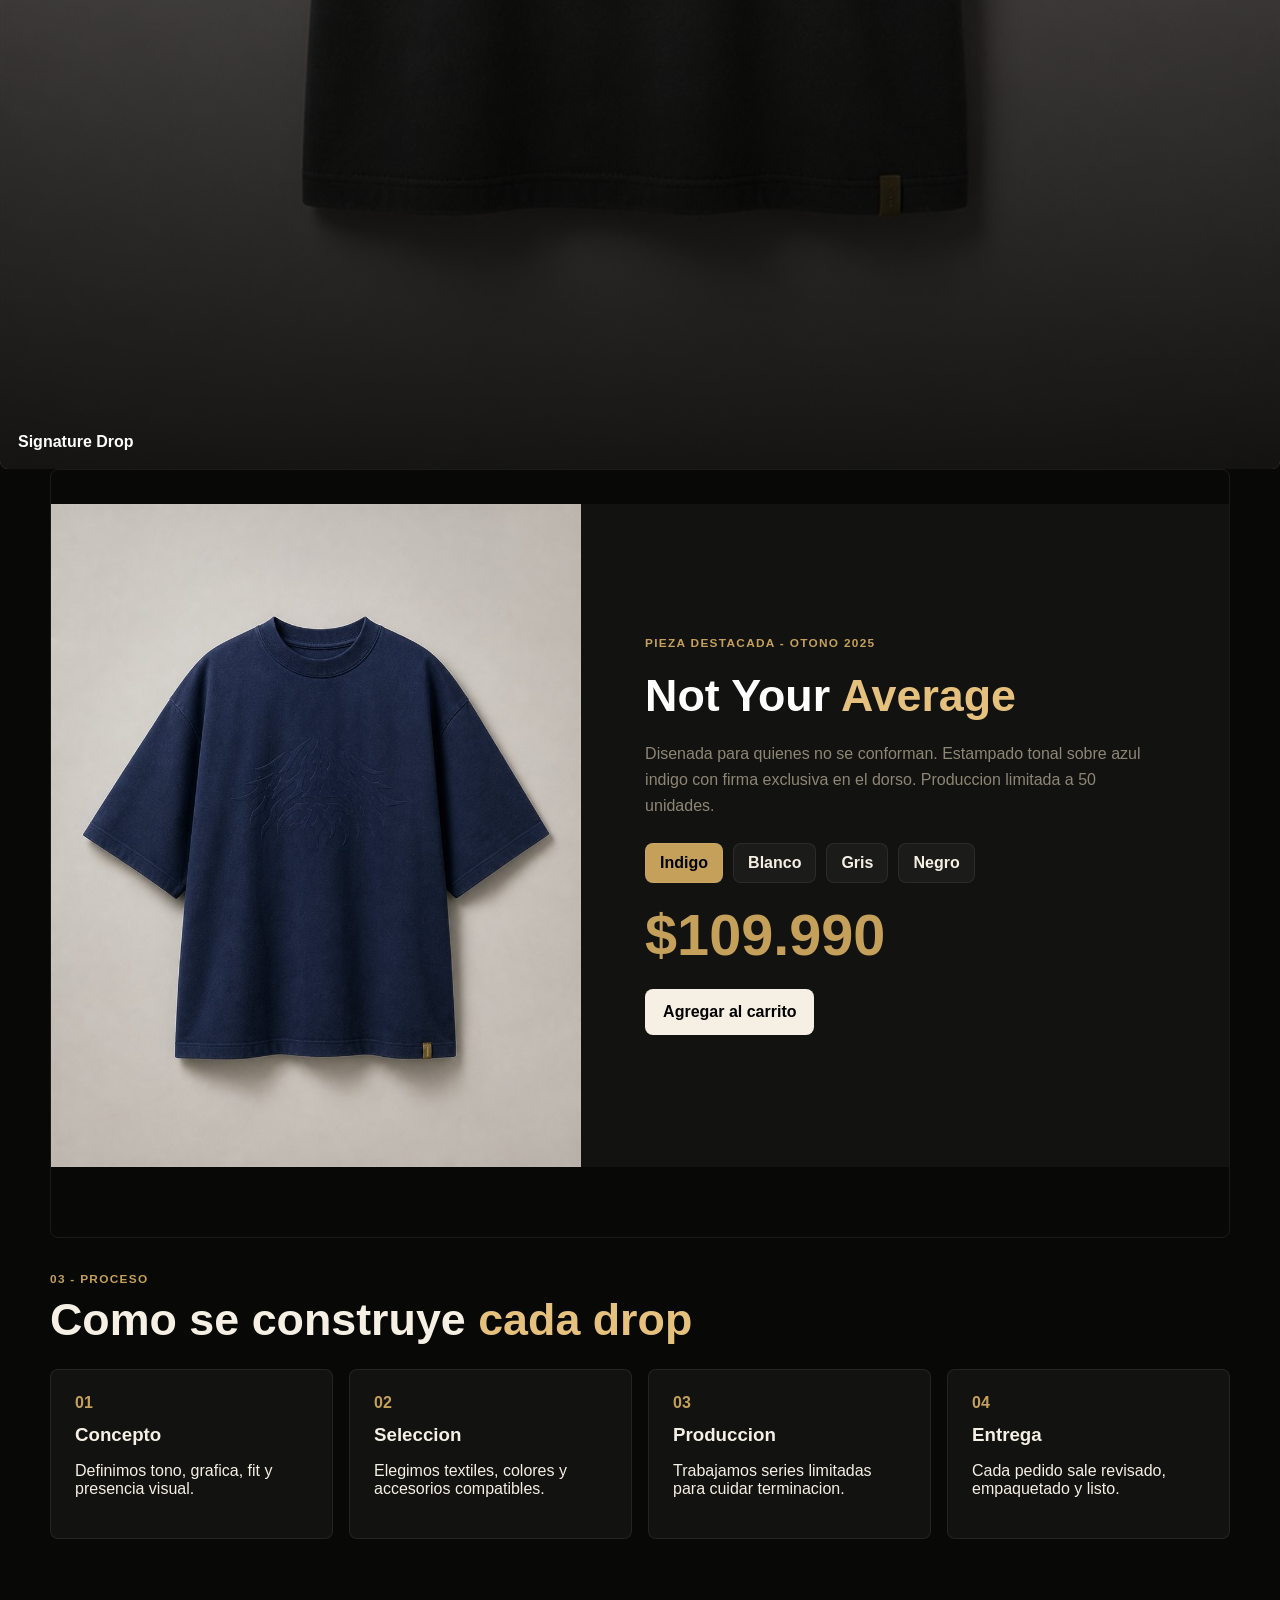
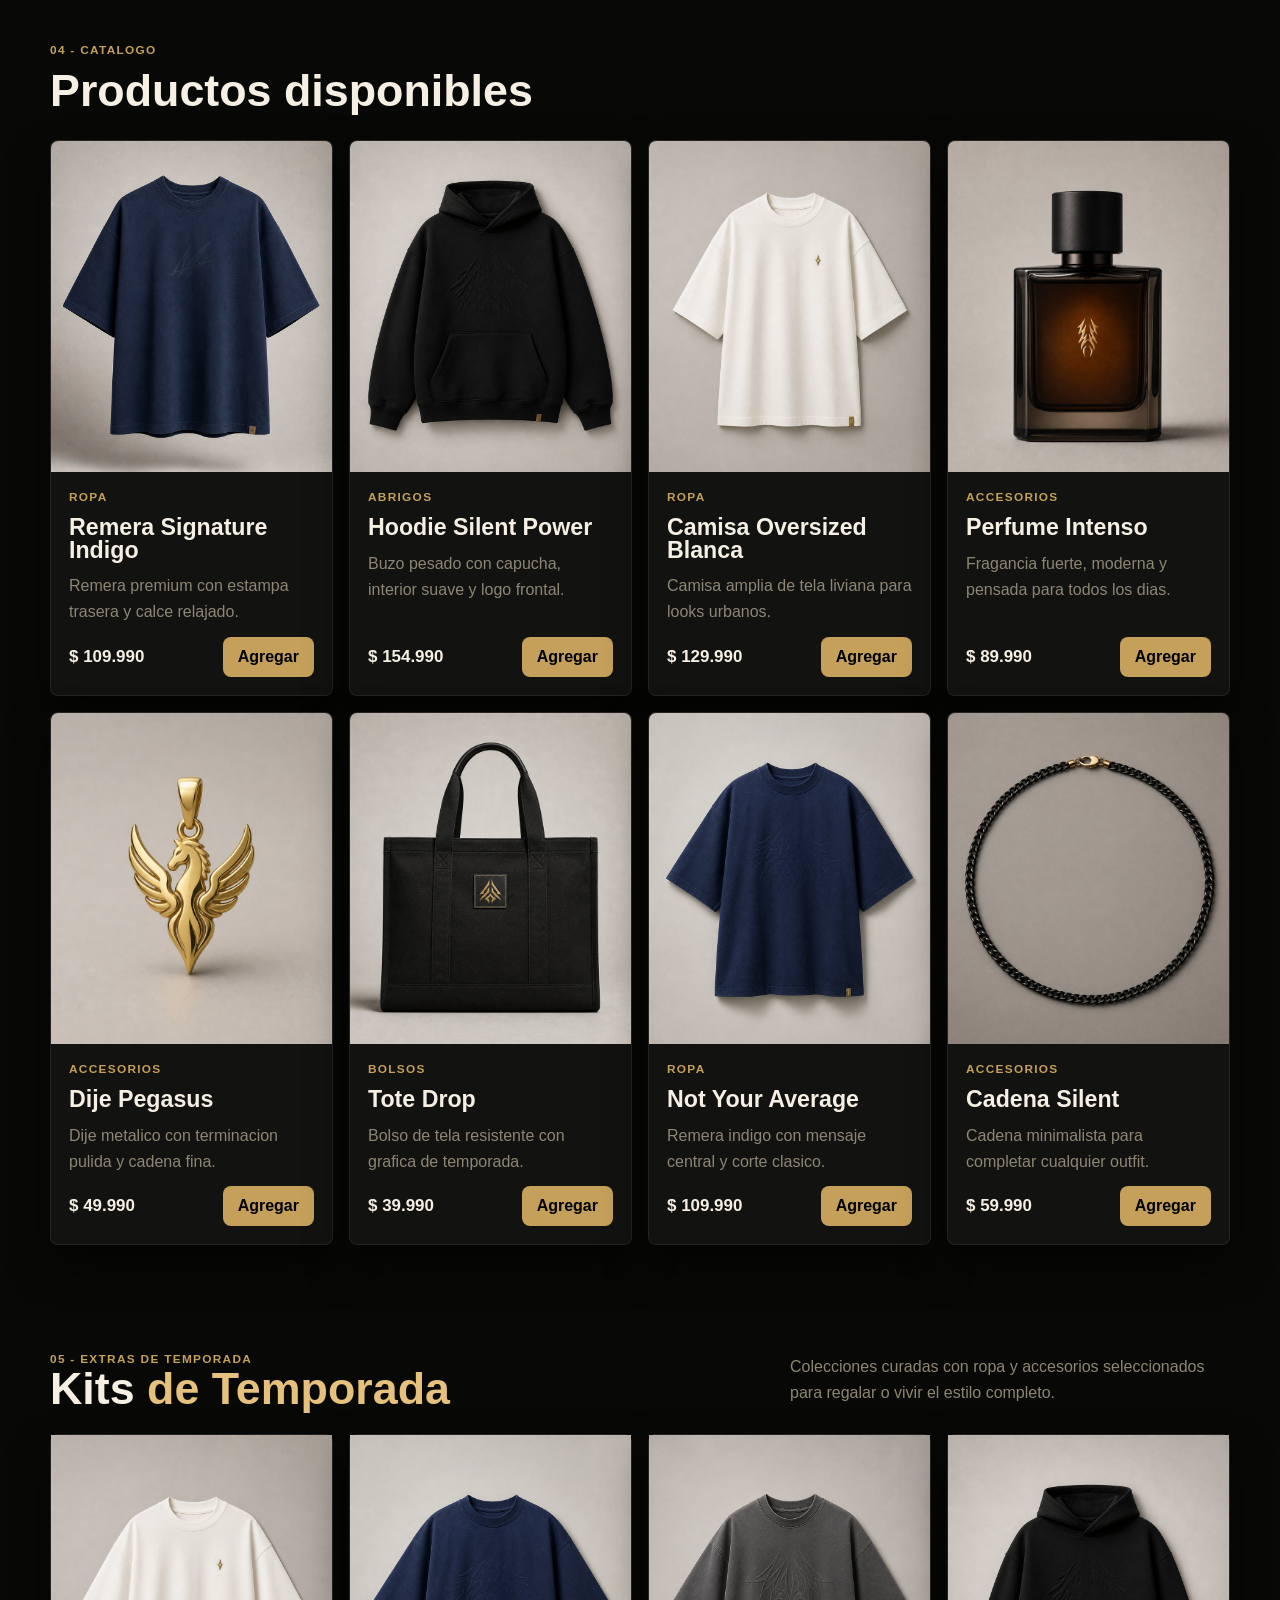
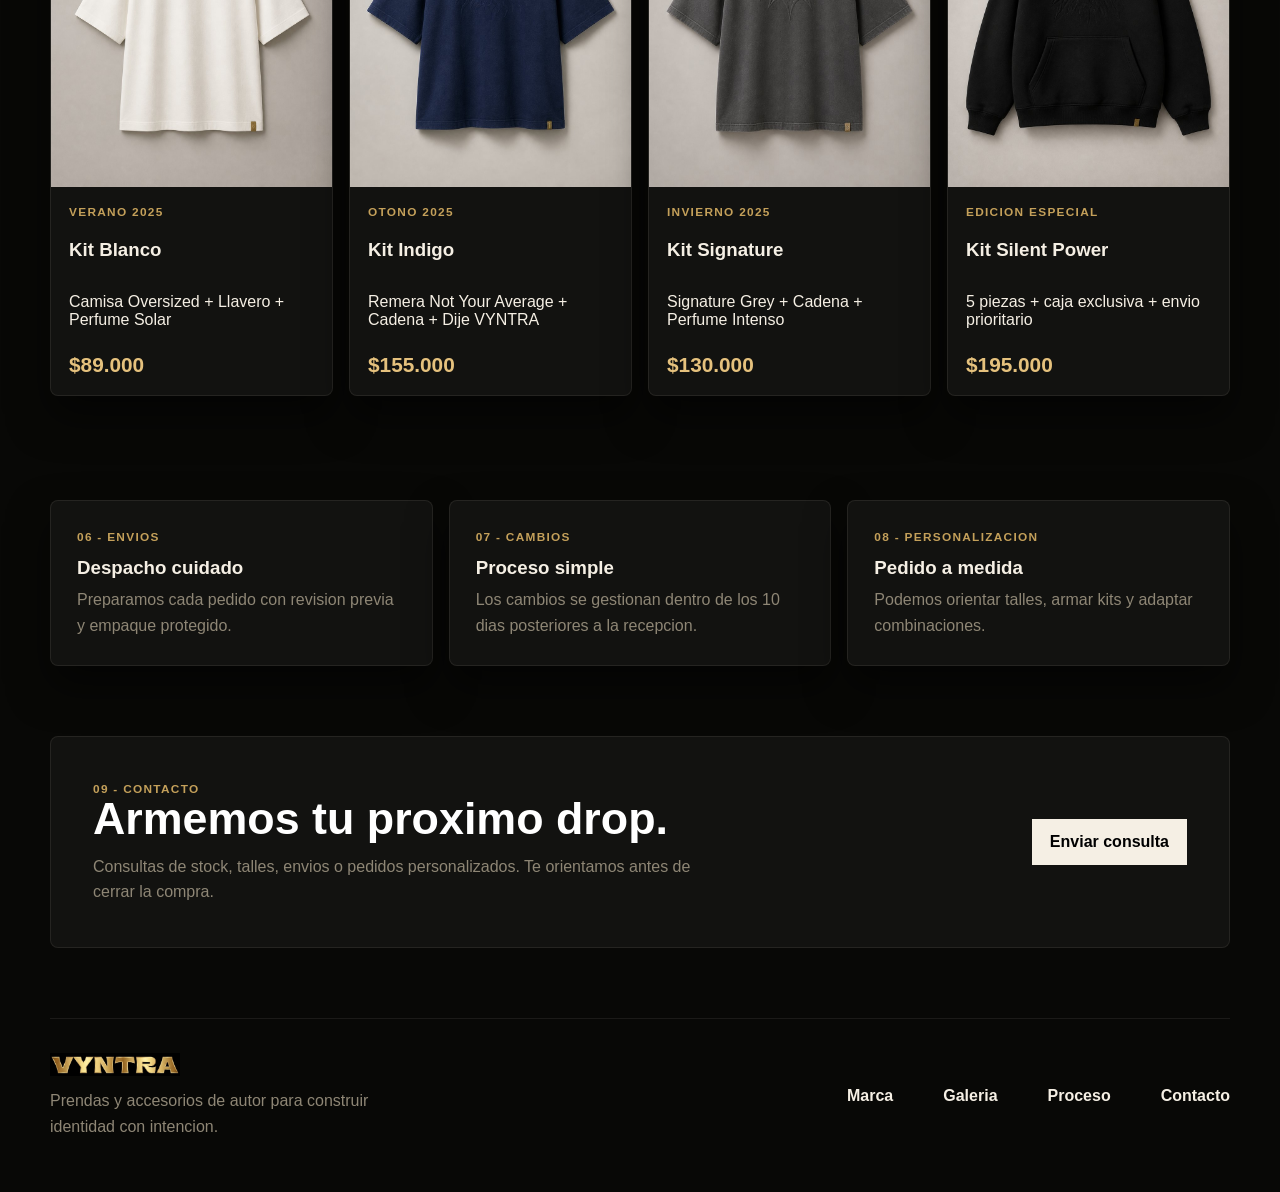
==== commit b48ae298: "Polish login cart and ambient controls" ====
--- a/mini-tienda/index.html
+++ b/mini-tienda/index.html
@@ -3,13 +3,13 @@
 <head>
   <meta charset="UTF-8">
   <meta name="viewport" content="width=device-width, initial-scale=1.0">
-  <!-- Título de la tienda para SEO y accesibilidad -->
+  <!-- TÃ­tulo de la tienda para SEO y accesibilidad -->
   <title>VYNTRA Mini Store</title>
   <!-- Enlace a la hoja de estilos CSS refactorizada -->
   <link rel="stylesheet" href="css/styles.css">
 </head>
 <body>
-  <!-- Cabecera principal del sitio con navegación fija -->
+  <!-- Cabecera principal del sitio con navegaciÃ³n fija -->
   <header class="site-header">
     <nav class="navbar" aria-label="Navegacion principal">
       <!-- Logo de la marca -->
@@ -17,16 +17,16 @@
         <img src="../images/logoprincipaltexto-removebg-preview.png" alt="VYNTRA">
       </a>
 
-      <!-- Enlaces de navegación rápida -->
+      <!-- Enlaces de navegaciÃ³n rÃ¡pida -->
       <div class="nav-links">
         <a href="#ropa">Ropa</a>
         <a href="#sobre">Marca</a>
-        <a href="#lookbook">Lookbook</a>
+        <a href="#gallery">Galeria</a>
         <a href="#kits">Kits</a>
         <a href="#contacto">Contacto</a>
       </div>
 
-      <!-- Botón para abrir el carrito lateral con contador de ítems -->
+      <!-- BotÃ³n para abrir el carrito lateral con contador de Ã­tems -->
       <button class="nav-cart" type="button" id="open-cart">
         Carrito <span id="cart-count">0</span>
       </button>
@@ -34,7 +34,7 @@
   </header>
 
   <main>
-    <!-- Sección de Héroe (Hero) con la imagen de la Nano Banana generada -->
+    <!-- SecciÃ³n de HÃ©roe (Hero) con la imagen de la Nano Banana generada -->
     <section class="hero" id="inicio">
       <div class="hero-bg">
         <img src="../images/products/inicio.png" alt="Drop Especial">
@@ -46,10 +46,10 @@
         </div>
         <h1>VYNTRA <strong>Silent Power</strong></h1>
         <div class="hero-row">
-          <p>El drop mas exclusivo de la temporada. Una fusión de diseño minimalista, estética urbana y presencia fuerte inspirada en la Nano Banana.</p>
+          <p>El drop mas exclusivo de la temporada. Una fusiÃ³n de diseÃ±o minimalista, estÃ©tica urbana y presencia fuerte inspirada en la Nano Banana.</p>
           <div class="hero-actions">
             <a class="btn btn-light" href="#ropa">Explorar coleccion</a>
-            <a class="btn btn-ghost" href="#lookbook">Ver lookbook</a>
+            <a class="btn btn-ghost" href="#gallery">Ver Galeria</a>
           </div>
         </div>
       </div>
@@ -100,14 +100,14 @@
       </article>
     </section>
 
-    <!-- Sección de estadísticas y números clave de la marca -->
+    <!-- SecciÃ³n de estadÃ­sticas y nÃºmeros clave de la marca -->
     <section class="stats-strip" aria-label="Datos de la marca">
       <div><strong>48+</strong><span>Disenos activos</span></div>
       <div><strong>12</strong><span>Nichos disponibles</span></div>
       <div><strong>100%</strong><span>Personalizado</span></div>
     </section>
 
-    <!-- Sección de información sobre la marca y filosofía -->
+    <!-- SecciÃ³n de informaciÃ³n sobre la marca y filosofÃ­a -->
     <section class="brand-section" id="sobre">
       <div class="brand-copy">
         <span class="section-tag">01 - Sobre la marca</span>
@@ -125,14 +125,14 @@
       </div>
     </section>
 
-    <!-- Lookbook: Galería visual de fotos de estilo de vida -->
-    <section class="lookbook" id="lookbook">
+    <!-- Galeria: GalerÃ­a visual de fotos de estilo de vida -->
+    <section class="gallery" id="gallery">
       <div class="section-head">
-        <span class="section-tag">02 - Lookbook</span>
+        <span class="section-tag">02 - Galeria</span>
         <h2>Silent <em>Power</em></h2>
       </div>
 
-      <div class="lookbook-grid">
+      <div class="gallery-grid">
         <article class="look-card tall">
           <img src="../images/products/signature-back-indigo-hover.jpg" alt="Not Your Average lifestyle">
           <span>Not Your Average</span>
@@ -172,7 +172,7 @@
       </div>
     </section>
 
-    <!-- Sección de proceso: Pasos del desarrollo de producto -->
+    <!-- SecciÃ³n de proceso: Pasos del desarrollo de producto -->
     <section class="process-section" id="proceso">
       <div class="section-head">
         <span class="section-tag">03 - Proceso</span>
@@ -187,7 +187,7 @@
       </div>
     </section>
 
-    <!-- Catálogo de productos completo, poblado dinámicamente mediante JS -->
+    <!-- CatÃ¡logo de productos completo, poblado dinÃ¡micamente mediante JS -->
     <section class="catalog-section">
       <div class="section-head">
         <span class="section-tag">04 - Catalogo</span>
@@ -226,7 +226,7 @@
       </div>
     </section>
 
-    <!-- Información de servicios adicionales (Envíos, Cambios, etc.) -->
+    <!-- InformaciÃ³n de servicios adicionales (EnvÃ­os, Cambios, etc.) -->
     <section class="service-section" id="envios">
       <article>
         <span class="section-tag">06 - Envios</span>
@@ -256,7 +256,7 @@
     </section>
   </main>
 
-  <!-- Pie de página general con enlaces y logo -->
+  <!-- Pie de pÃ¡gina general con enlaces y logo -->
   <footer class="footer">
     <div>
       <img src="../images/logoprincipaltexto.png" alt="VYNTRA">
@@ -264,13 +264,13 @@
     </div>
     <nav aria-label="Secciones del pie">
       <a href="#sobre">Marca</a>
-      <a href="#lookbook">Lookbook</a>
+      <a href="#gallery">Galeria</a>
       <a href="#proceso">Proceso</a>
       <a href="#contacto">Contacto</a>
     </nav>
   </footer>
 
-  <!-- Carrito lateral deslizante (Drawer) para previsualización de compra -->
+  <!-- Carrito lateral deslizante (Drawer) para previsualizaciÃ³n de compra -->
   <div class="cart-overlay" id="cart-overlay" aria-hidden="true"></div>
   <aside class="cart-drawer" id="cart-drawer" aria-label="Carrito de compras" aria-hidden="true">
     <div class="drawer-head">
@@ -278,11 +278,11 @@
         <span class="section-tag">Compra ficticia</span>
         <h2>Tu carrito</h2>
       </div>
-      <!-- Botón para cerrar el carrito -->
+      <!-- BotÃ³n para cerrar el carrito -->
       <button class="icon-button" type="button" id="close-cart" aria-label="Cerrar carrito">x</button>
     </div>
 
-    <!-- Contenedor de ítems añadidos, se renderiza con JS -->
+    <!-- Contenedor de Ã­tems aÃ±adidos, se renderiza con JS -->
     <div class="cart-items" id="cart-items"></div>
 
     <!-- Resumen y total de la compra -->
@@ -290,7 +290,7 @@
       <div><span>Subtotal</span><strong id="subtotal">$0</strong></div>
       <div><span>Envio</span><span>Gratis</span></div>
       <div class="summary-total"><span>Total</span><strong id="total">$0</strong></div>
-      <!-- Botón para avanzar al Checkout -->
+      <!-- BotÃ³n para avanzar al Checkout -->
       <button class="btn btn-dark full" type="button" id="checkout-button">Finalizar compra</button>
       <p>Es una compra simulada, no se procesa ningun pago real.</p>
     </div>
@@ -299,12 +299,12 @@
   <!-- Modal del Checkout de compra ficticia -->
   <div class="modal" id="checkout-modal" aria-hidden="true">
     <div class="modal-box" role="dialog" aria-modal="true" aria-labelledby="modal-title">
-      <!-- Botón de cierre del modal -->
+      <!-- BotÃ³n de cierre del modal -->
       <button class="icon-button close-modal" type="button" id="close-modal" aria-label="Cerrar">x</button>
       <span class="section-tag">Checkout</span>
       <h2 id="modal-title">Datos de compra</h2>
 
-      <!-- Formulario para completar los datos de envío -->
+      <!-- Formulario para completar los datos de envÃ­o -->
       <form id="checkout-form">
         <label>Nombre completo<input type="text" id="customer-name" placeholder="Ej: Facundo Perez" required></label>
         <label>Email<input type="email" id="customer-email" placeholder="Ej: correo@email.com" required></label>
@@ -314,10 +314,10 @@
     </div>
   </div>
 
-  <!-- Notificación Toast emergente para acciones (ej. producto agregado) -->
+  <!-- NotificaciÃ³n Toast emergente para acciones (ej. producto agregado) -->
   <div class="toast" id="toast" role="status" aria-live="polite"></div>
 
-  <!-- Script con la lógica interactiva de la tienda -->
+  <!-- Script con la lÃ³gica interactiva de la tienda -->
   <script src="js/app.js"></script>
 </body>
 </html>
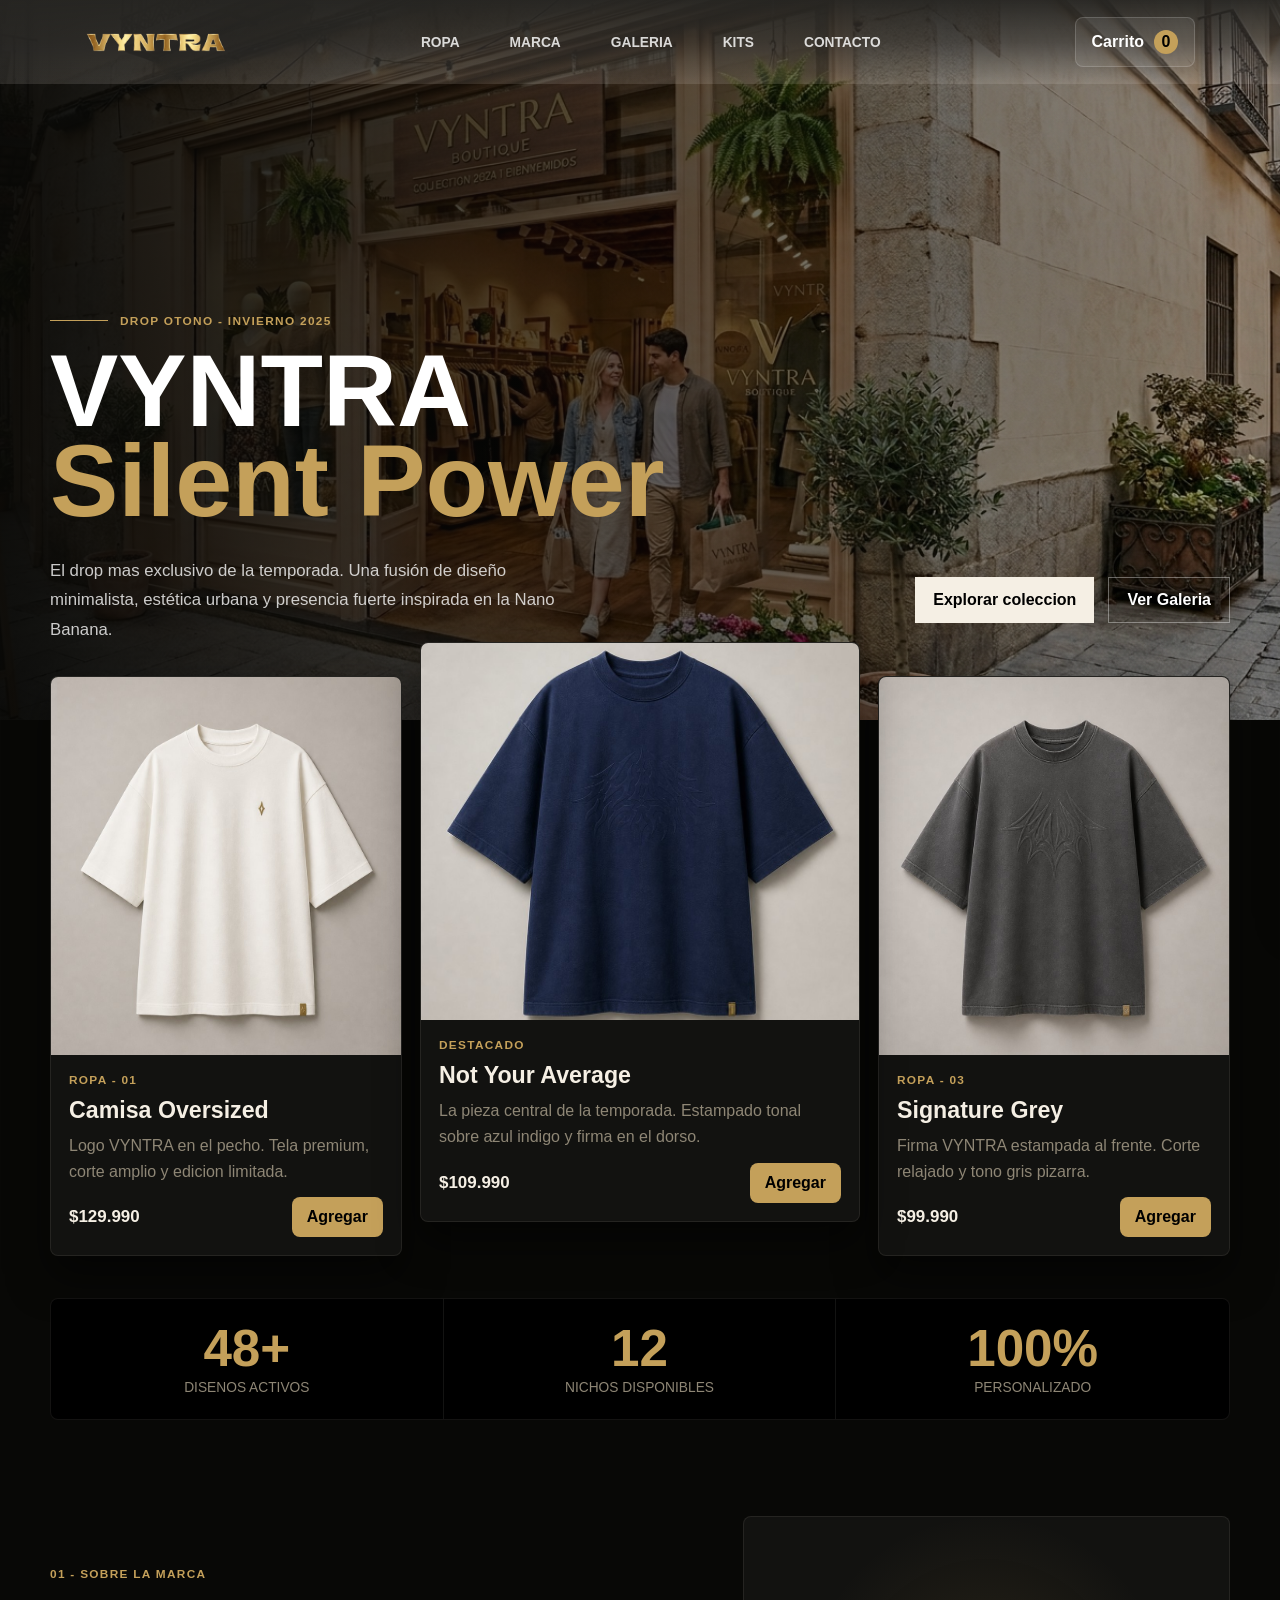
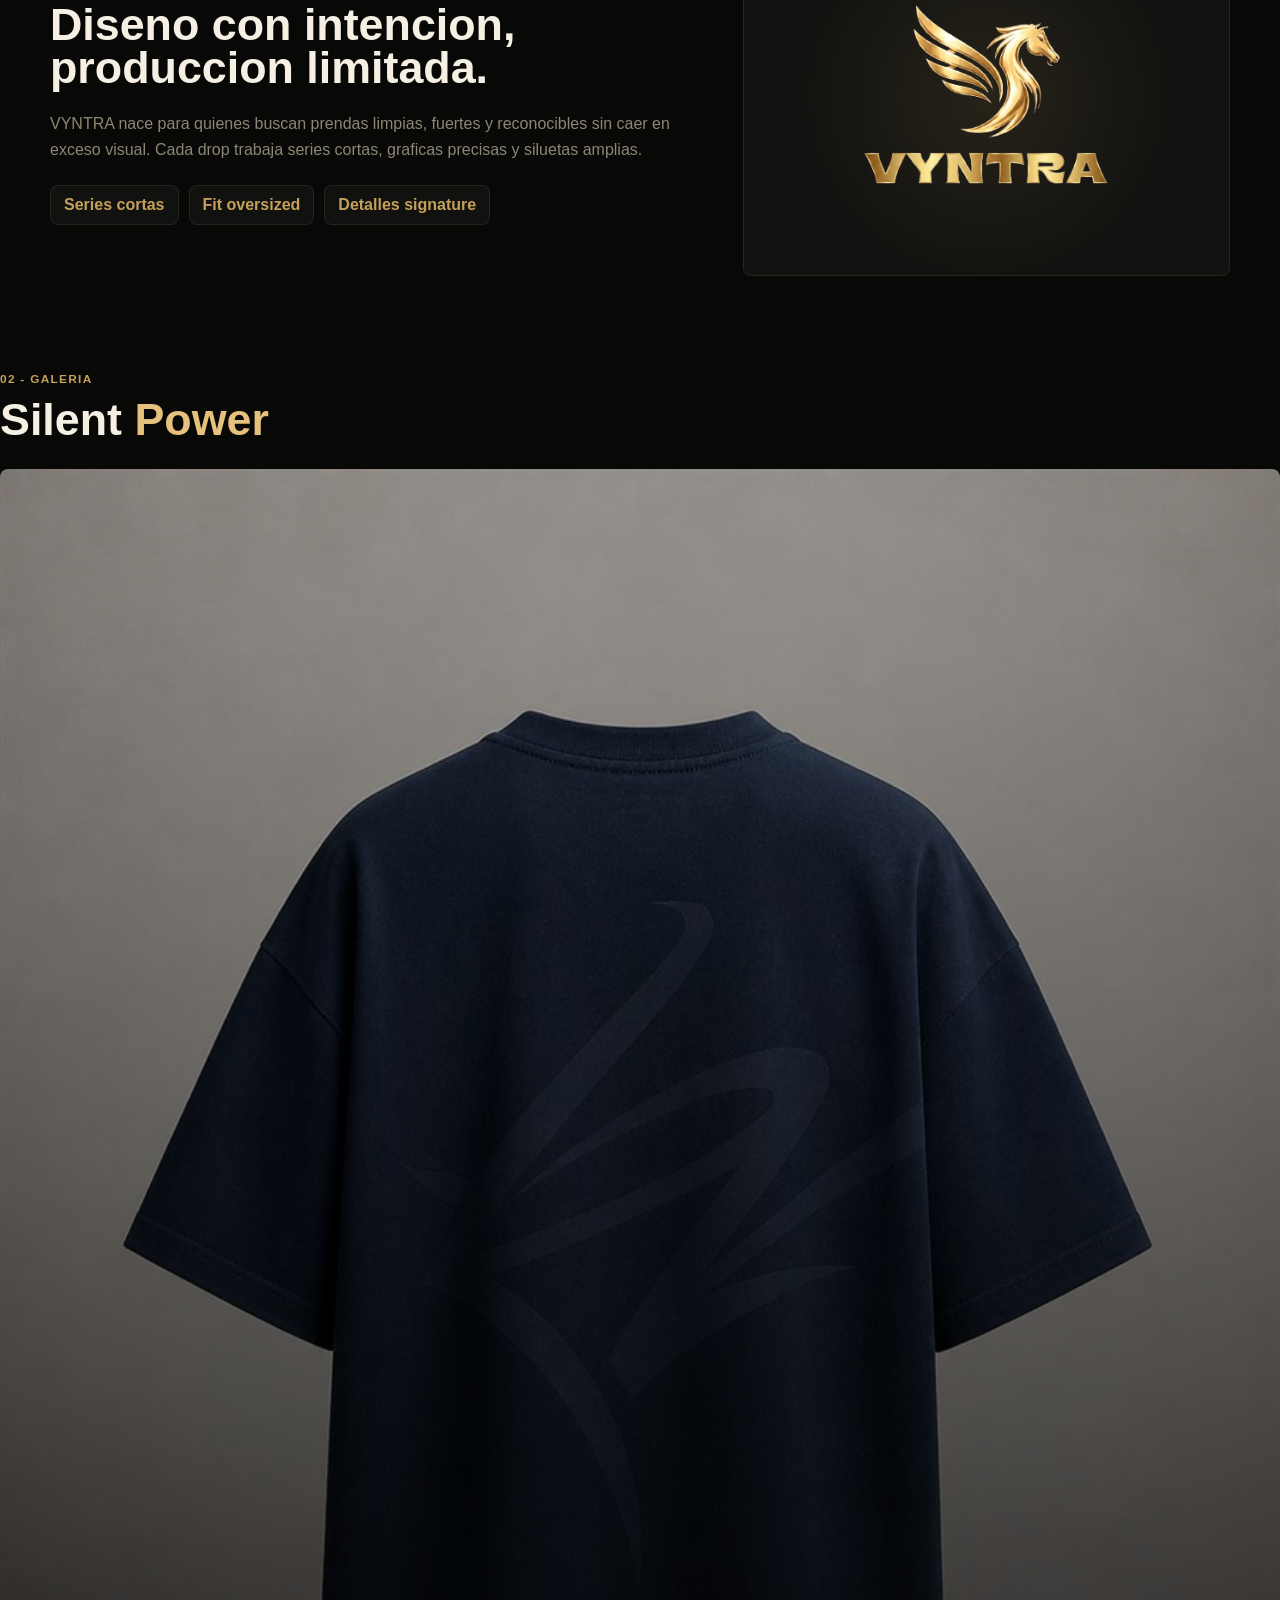
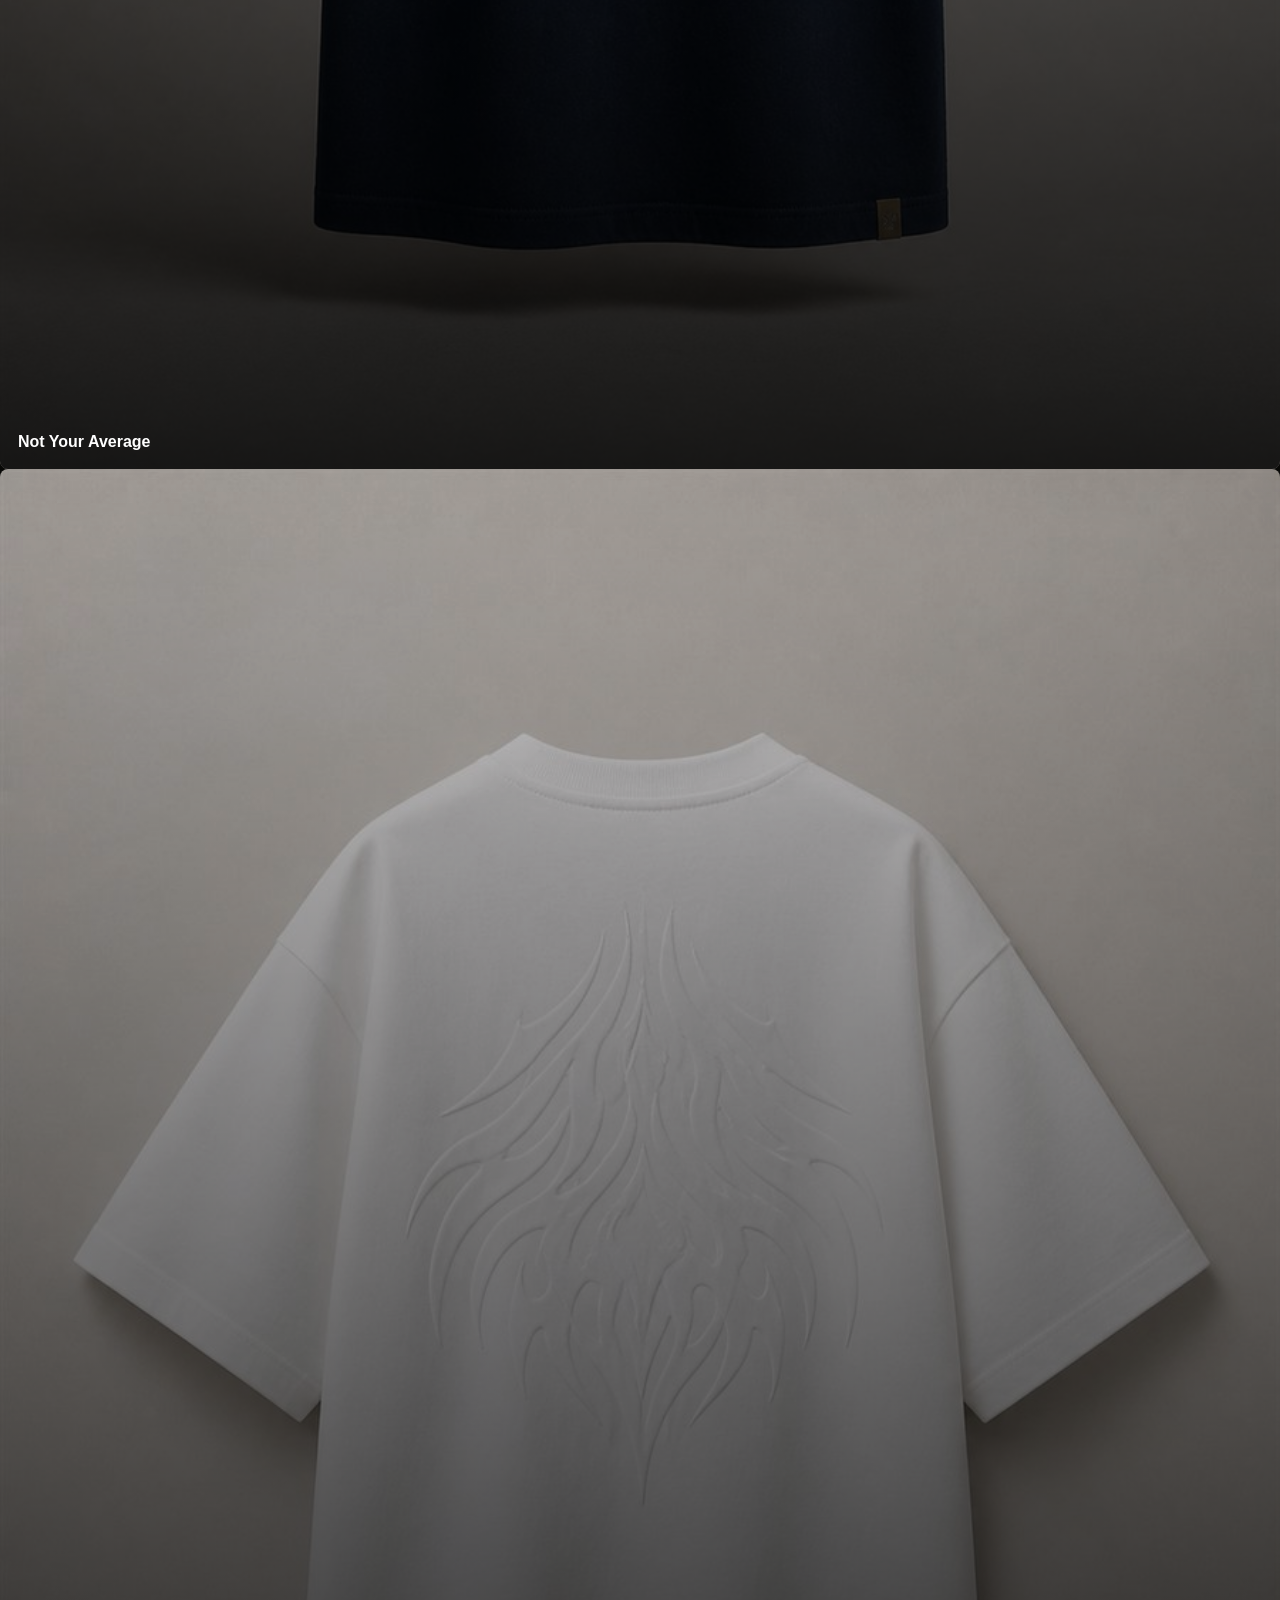
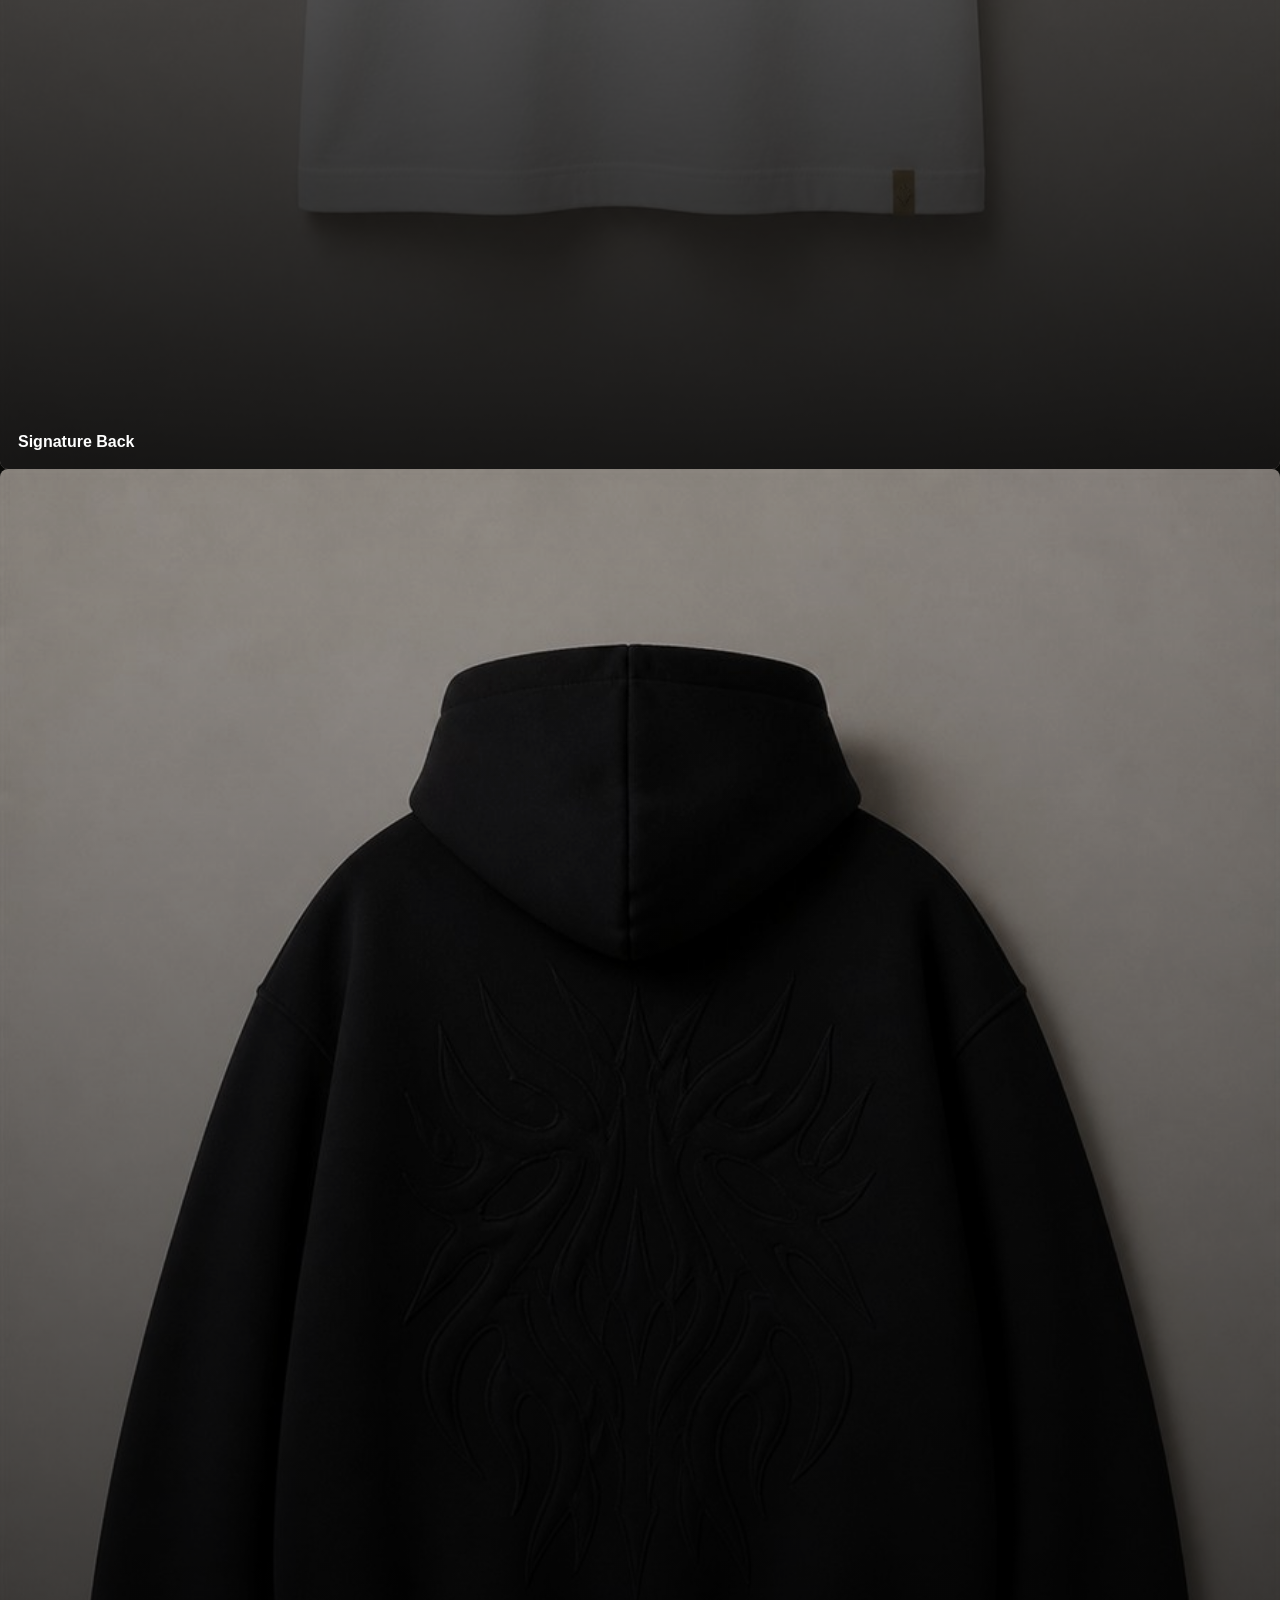
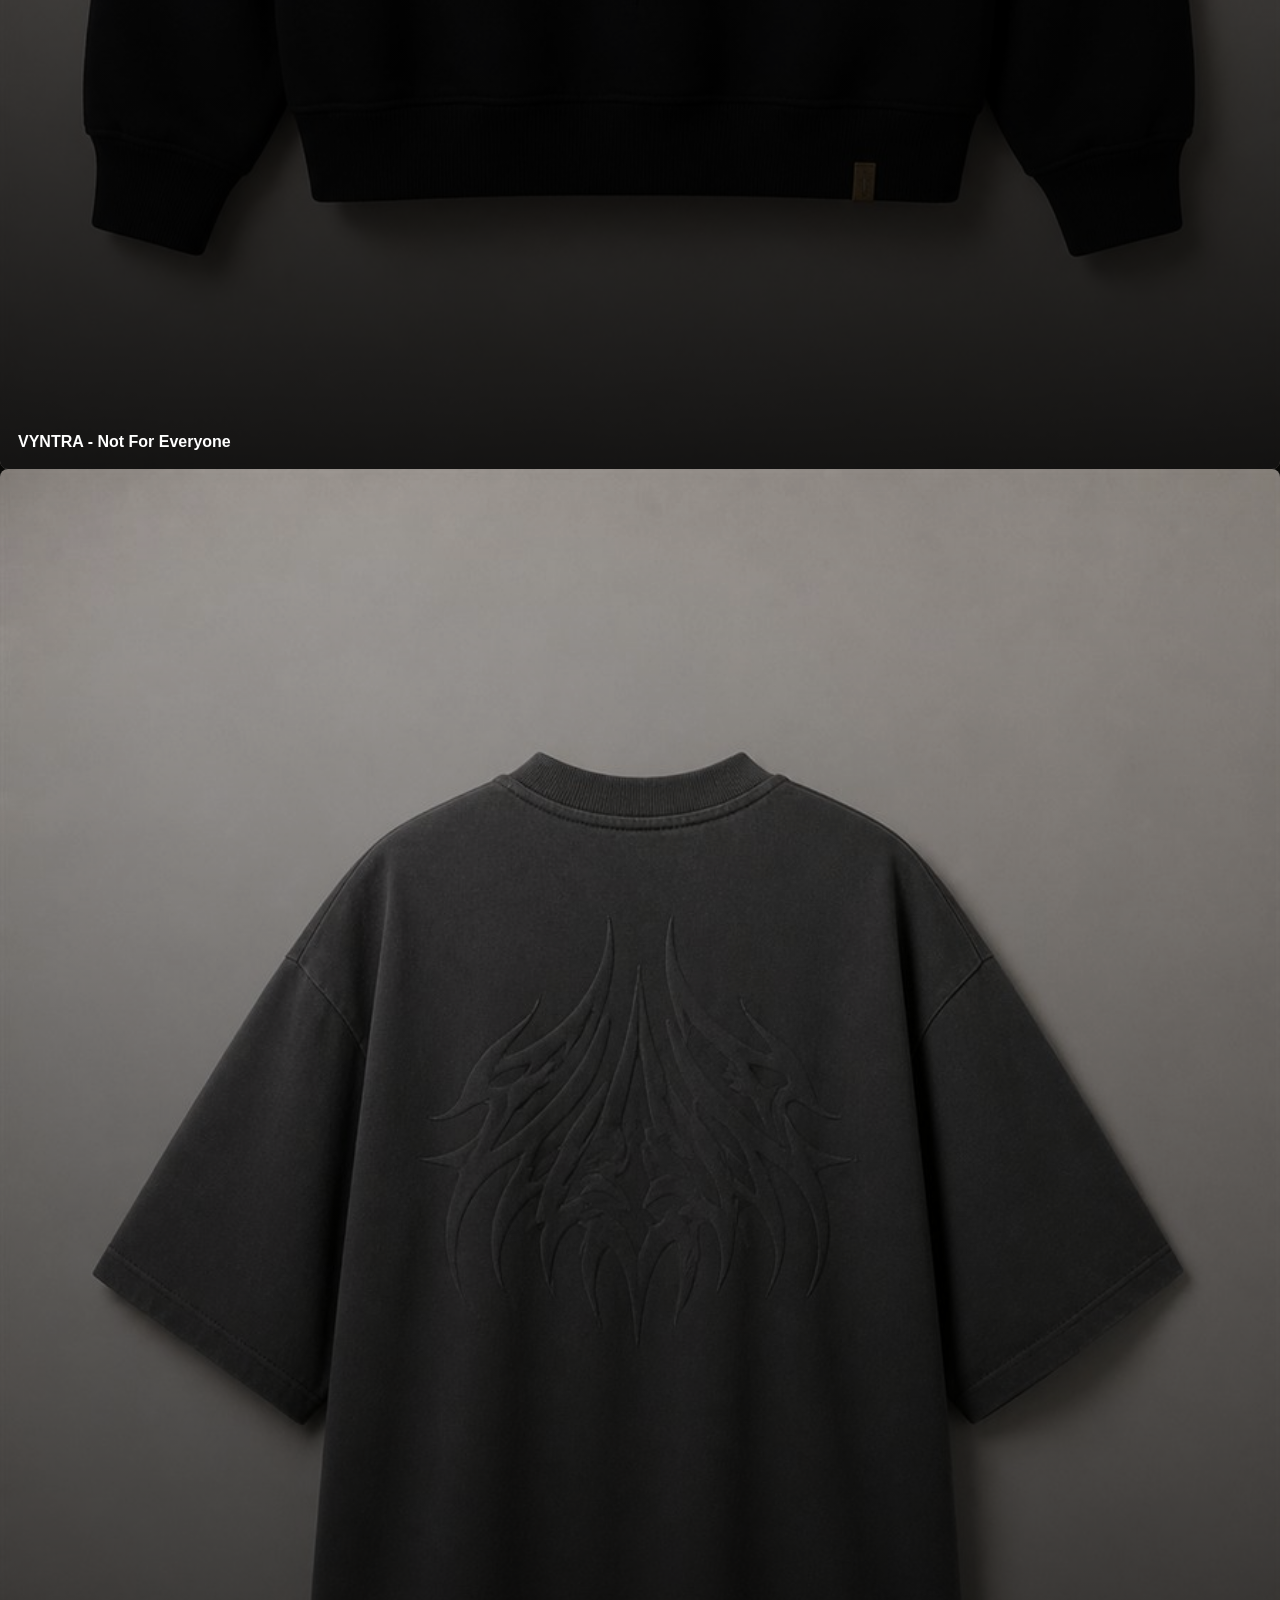
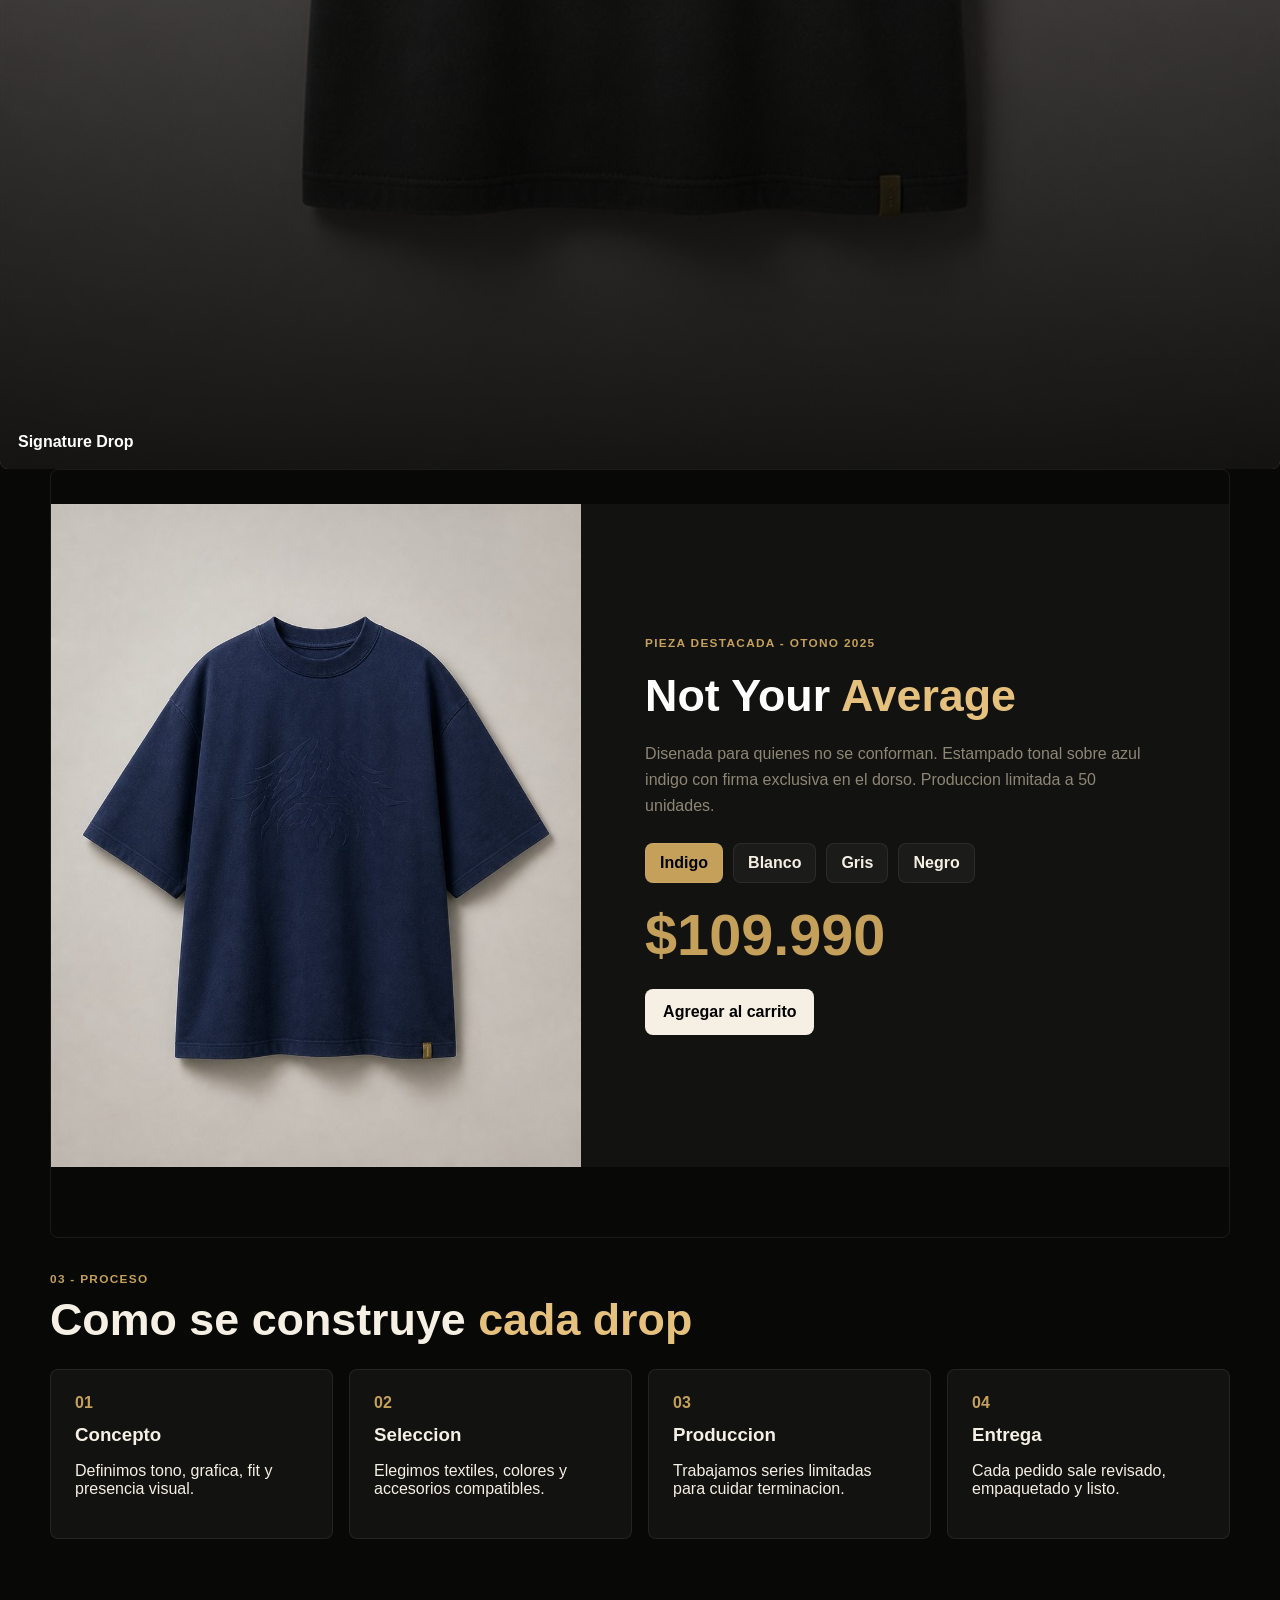
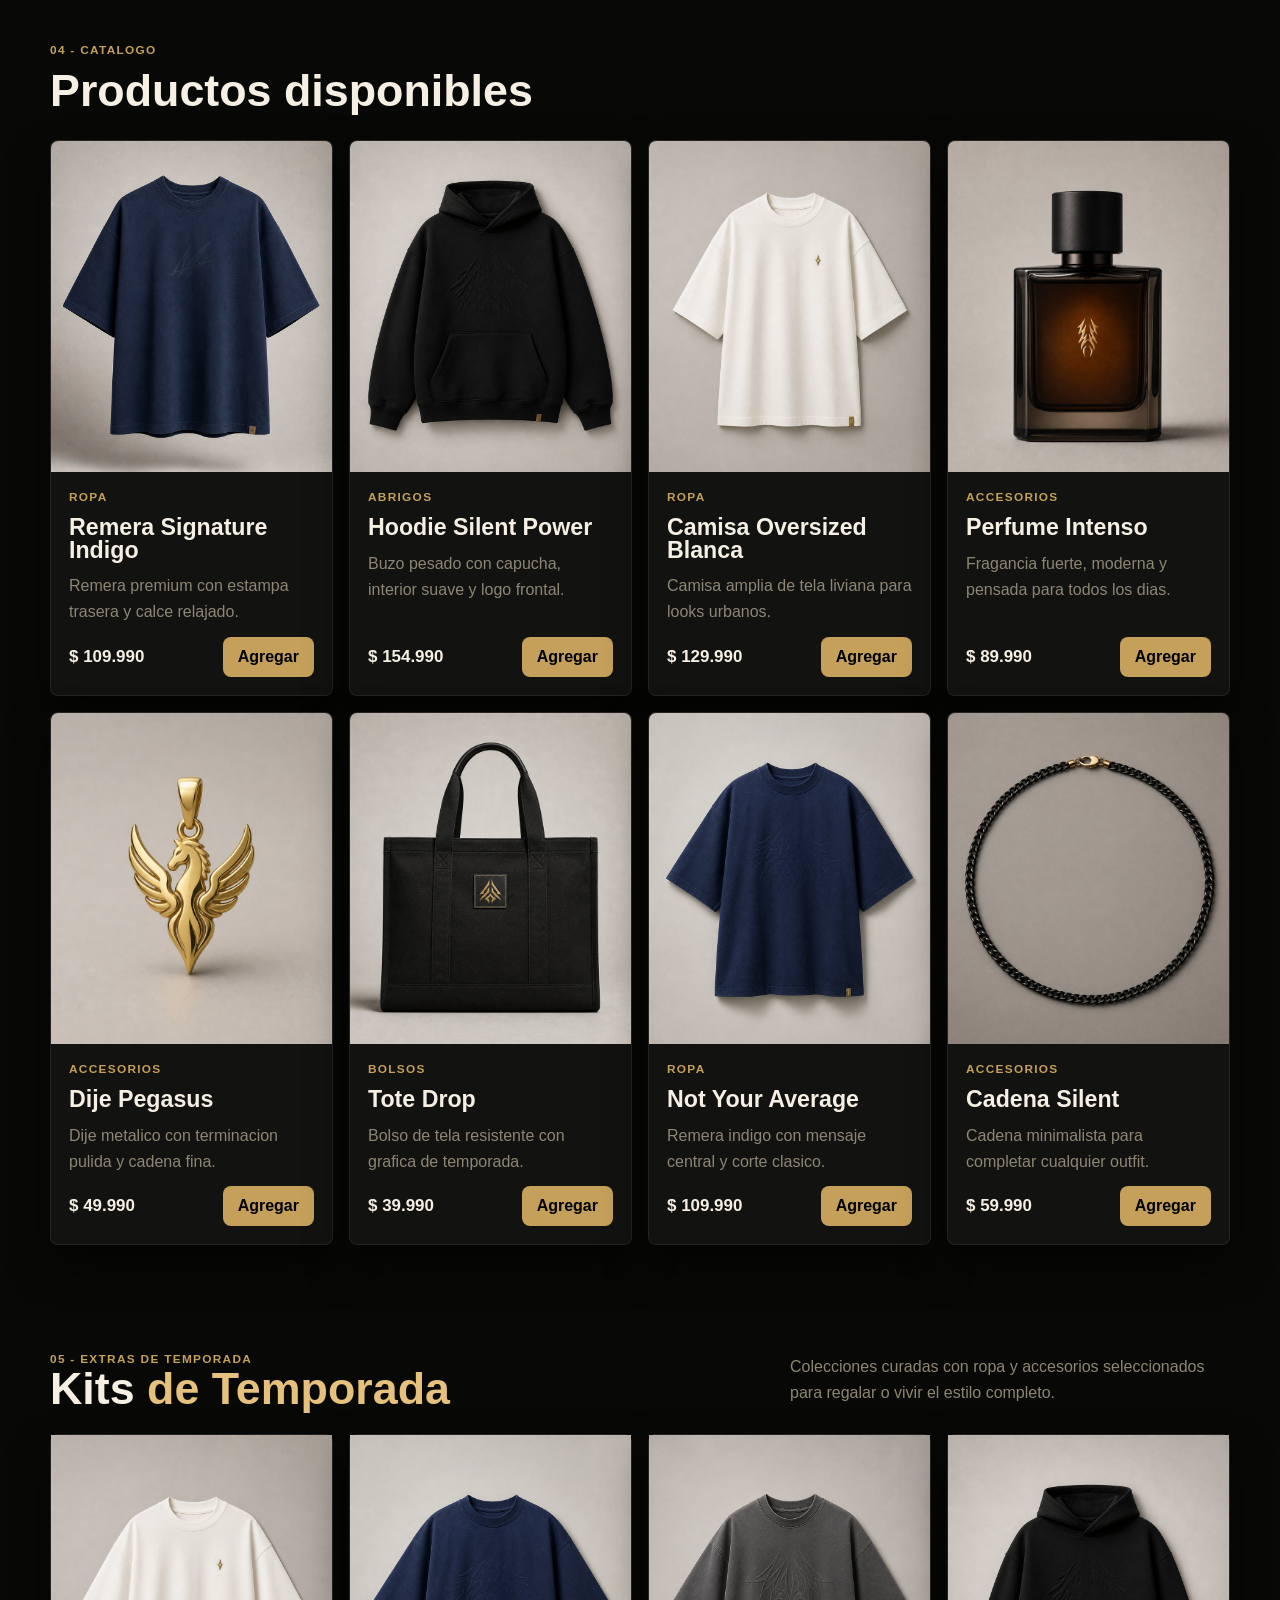
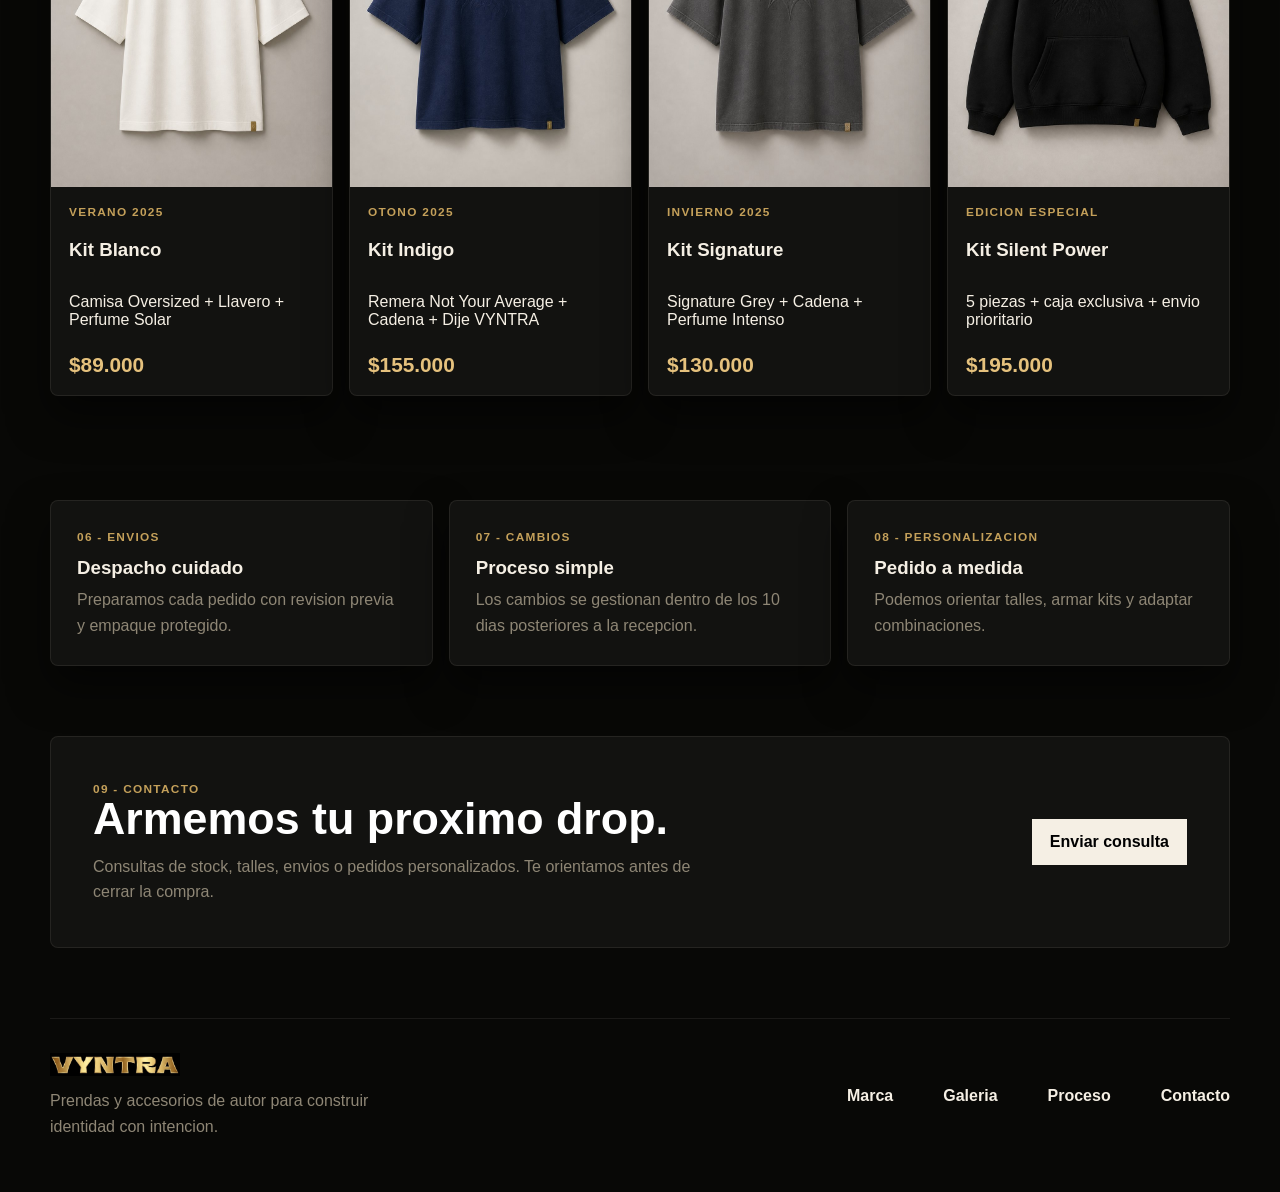
==== commit 7117ac3f: "Fix text encoding and WhatsApp icon" ====
--- a/mini-tienda/index.html
+++ b/mini-tienda/index.html
@@ -3,13 +3,13 @@
 <head>
   <meta charset="UTF-8">
   <meta name="viewport" content="width=device-width, initial-scale=1.0">
-  <!-- TÃ­tulo de la tienda para SEO y accesibilidad -->
+  <!-- Título de la tienda para SEO y accesibilidad -->
   <title>VYNTRA Mini Store</title>
   <!-- Enlace a la hoja de estilos CSS refactorizada -->
   <link rel="stylesheet" href="css/styles.css">
 </head>
 <body>
-  <!-- Cabecera principal del sitio con navegaciÃ³n fija -->
+  <!-- Cabecera principal del sitio con navegación fija -->
   <header class="site-header">
     <nav class="navbar" aria-label="Navegacion principal">
       <!-- Logo de la marca -->
@@ -17,7 +17,7 @@
         <img src="../images/logoprincipaltexto-removebg-preview.png" alt="VYNTRA">
       </a>
 
-      <!-- Enlaces de navegaciÃ³n rÃ¡pida -->
+      <!-- Enlaces de navegación rápida -->
       <div class="nav-links">
         <a href="#ropa">Ropa</a>
         <a href="#sobre">Marca</a>
@@ -26,7 +26,7 @@
         <a href="#contacto">Contacto</a>
       </div>
 
-      <!-- BotÃ³n para abrir el carrito lateral con contador de Ã­tems -->
+      <!-- Botón para abrir el carrito lateral con contador de ítems -->
       <button class="nav-cart" type="button" id="open-cart">
         Carrito <span id="cart-count">0</span>
       </button>
@@ -34,7 +34,7 @@
   </header>
 
   <main>
-    <!-- SecciÃ³n de HÃ©roe (Hero) con la imagen de la Nano Banana generada -->
+    <!-- Sección de Héroe (Hero) con la imagen de la Nano Banana generada -->
     <section class="hero" id="inicio">
       <div class="hero-bg">
         <img src="../images/products/inicio.png" alt="Drop Especial">
@@ -46,7 +46,7 @@
         </div>
         <h1>VYNTRA <strong>Silent Power</strong></h1>
         <div class="hero-row">
-          <p>El drop mas exclusivo de la temporada. Una fusiÃ³n de diseÃ±o minimalista, estÃ©tica urbana y presencia fuerte inspirada en la Nano Banana.</p>
+          <p>El drop mas exclusivo de la temporada. Una fusión de diseño minimalista, estética urbana y presencia fuerte inspirada en la Nano Banana.</p>
           <div class="hero-actions">
             <a class="btn btn-light" href="#ropa">Explorar coleccion</a>
             <a class="btn btn-ghost" href="#gallery">Ver Galeria</a>
@@ -100,14 +100,14 @@
       </article>
     </section>
 
-    <!-- SecciÃ³n de estadÃ­sticas y nÃºmeros clave de la marca -->
+    <!-- Sección de estadísticas y números clave de la marca -->
     <section class="stats-strip" aria-label="Datos de la marca">
       <div><strong>48+</strong><span>Disenos activos</span></div>
       <div><strong>12</strong><span>Nichos disponibles</span></div>
       <div><strong>100%</strong><span>Personalizado</span></div>
     </section>
 
-    <!-- SecciÃ³n de informaciÃ³n sobre la marca y filosofÃ­a -->
+    <!-- Sección de información sobre la marca y filosofía -->
     <section class="brand-section" id="sobre">
       <div class="brand-copy">
         <span class="section-tag">01 - Sobre la marca</span>
@@ -125,7 +125,7 @@
       </div>
     </section>
 
-    <!-- Galeria: GalerÃ­a visual de fotos de estilo de vida -->
+    <!-- Galeria: Galería visual de fotos de estilo de vida -->
     <section class="gallery" id="gallery">
       <div class="section-head">
         <span class="section-tag">02 - Galeria</span>
@@ -172,7 +172,7 @@
       </div>
     </section>
 
-    <!-- SecciÃ³n de proceso: Pasos del desarrollo de producto -->
+    <!-- Sección de proceso: Pasos del desarrollo de producto -->
     <section class="process-section" id="proceso">
       <div class="section-head">
         <span class="section-tag">03 - Proceso</span>
@@ -187,7 +187,7 @@
       </div>
     </section>
 
-    <!-- CatÃ¡logo de productos completo, poblado dinÃ¡micamente mediante JS -->
+    <!-- Catálogo de productos completo, poblado dinámicamente mediante JS -->
     <section class="catalog-section">
       <div class="section-head">
         <span class="section-tag">04 - Catalogo</span>
@@ -226,7 +226,7 @@
       </div>
     </section>
 
-    <!-- InformaciÃ³n de servicios adicionales (EnvÃ­os, Cambios, etc.) -->
+    <!-- Información de servicios adicionales (Envíos, Cambios, etc.) -->
     <section class="service-section" id="envios">
       <article>
         <span class="section-tag">06 - Envios</span>
@@ -256,7 +256,7 @@
     </section>
   </main>
 
-  <!-- Pie de pÃ¡gina general con enlaces y logo -->
+  <!-- Pie de página general con enlaces y logo -->
   <footer class="footer">
     <div>
       <img src="../images/logoprincipaltexto.png" alt="VYNTRA">
@@ -270,7 +270,7 @@
     </nav>
   </footer>
 
-  <!-- Carrito lateral deslizante (Drawer) para previsualizaciÃ³n de compra -->
+  <!-- Carrito lateral deslizante (Drawer) para previsualización de compra -->
   <div class="cart-overlay" id="cart-overlay" aria-hidden="true"></div>
   <aside class="cart-drawer" id="cart-drawer" aria-label="Carrito de compras" aria-hidden="true">
     <div class="drawer-head">
@@ -278,11 +278,11 @@
         <span class="section-tag">Compra ficticia</span>
         <h2>Tu carrito</h2>
       </div>
-      <!-- BotÃ³n para cerrar el carrito -->
+      <!-- Botón para cerrar el carrito -->
       <button class="icon-button" type="button" id="close-cart" aria-label="Cerrar carrito">x</button>
     </div>
 
-    <!-- Contenedor de Ã­tems aÃ±adidos, se renderiza con JS -->
+    <!-- Contenedor de ítems añadidos, se renderiza con JS -->
     <div class="cart-items" id="cart-items"></div>
 
     <!-- Resumen y total de la compra -->
@@ -290,7 +290,7 @@
       <div><span>Subtotal</span><strong id="subtotal">$0</strong></div>
       <div><span>Envio</span><span>Gratis</span></div>
       <div class="summary-total"><span>Total</span><strong id="total">$0</strong></div>
-      <!-- BotÃ³n para avanzar al Checkout -->
+      <!-- Botón para avanzar al Checkout -->
       <button class="btn btn-dark full" type="button" id="checkout-button">Finalizar compra</button>
       <p>Es una compra simulada, no se procesa ningun pago real.</p>
     </div>
@@ -299,12 +299,12 @@
   <!-- Modal del Checkout de compra ficticia -->
   <div class="modal" id="checkout-modal" aria-hidden="true">
     <div class="modal-box" role="dialog" aria-modal="true" aria-labelledby="modal-title">
-      <!-- BotÃ³n de cierre del modal -->
+      <!-- Botón de cierre del modal -->
       <button class="icon-button close-modal" type="button" id="close-modal" aria-label="Cerrar">x</button>
       <span class="section-tag">Checkout</span>
       <h2 id="modal-title">Datos de compra</h2>
 
-      <!-- Formulario para completar los datos de envÃ­o -->
+      <!-- Formulario para completar los datos de envío -->
       <form id="checkout-form">
         <label>Nombre completo<input type="text" id="customer-name" placeholder="Ej: Facundo Perez" required></label>
         <label>Email<input type="email" id="customer-email" placeholder="Ej: correo@email.com" required></label>
@@ -314,10 +314,10 @@
     </div>
   </div>
 
-  <!-- NotificaciÃ³n Toast emergente para acciones (ej. producto agregado) -->
+  <!-- Notificación Toast emergente para acciones (ej. producto agregado) -->
   <div class="toast" id="toast" role="status" aria-live="polite"></div>
 
-  <!-- Script con la lÃ³gica interactiva de la tienda -->
+  <!-- Script con la lógica interactiva de la tienda -->
   <script src="js/app.js"></script>
 </body>
 </html>
